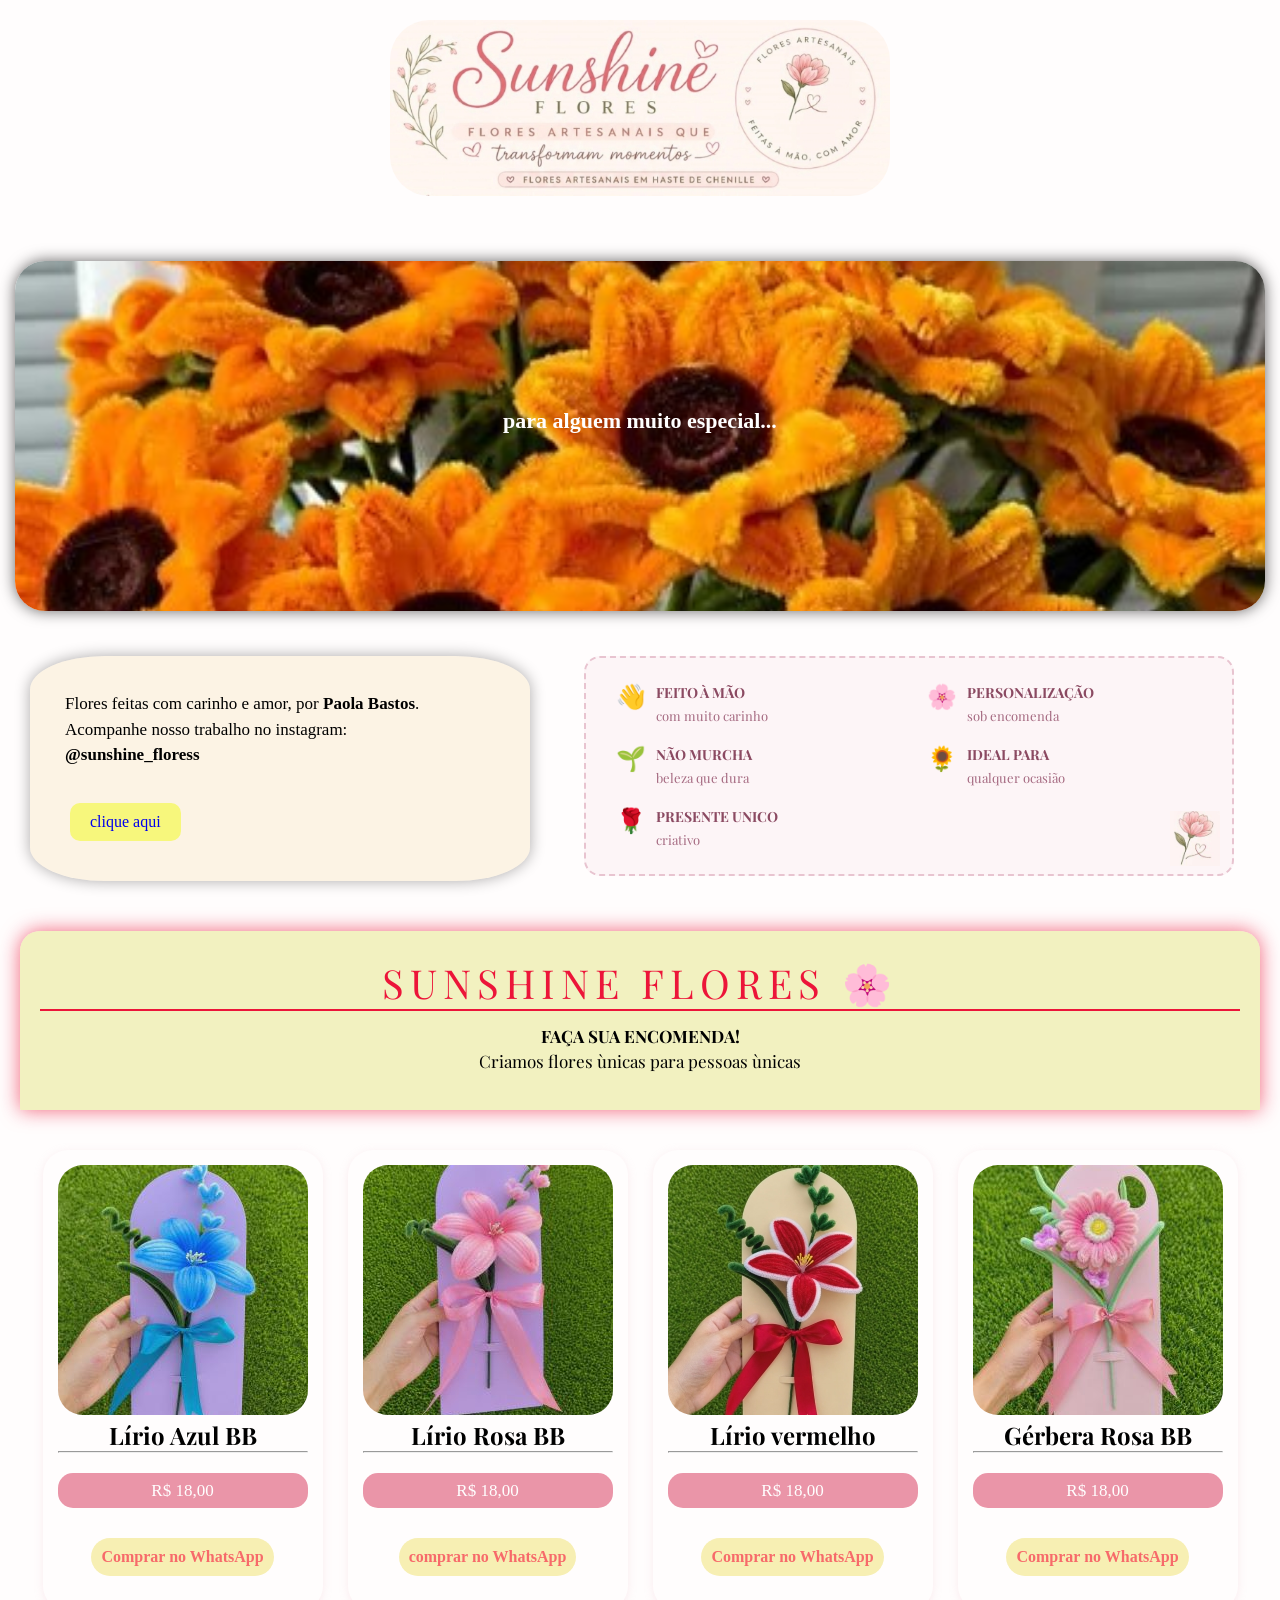
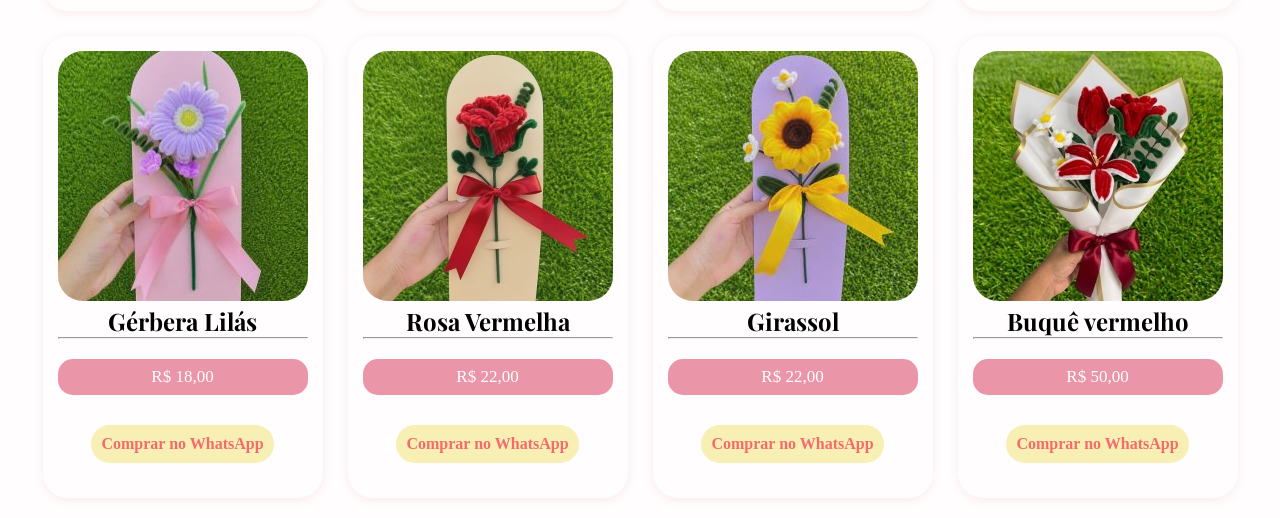
==== index.html @ f4ba91de "Update index.html" ====
<!DOCTYPE html>
<html lang="pt-BR">
<head>
    <meta charset="UTF-8">
    <meta name="viewport" content="width=device-width, initial-scale=1.0">
    <title>SUNSHINE FLORES</title>
    <link rel="stylesheet" href="estilo.css">
     <link rel="shortcut icon" href="img/logo11.png" type="image/x-icon">
</head>
<link href="https://fonts.googleapis.com/css2?family=Playfair+Display&display=swap" rel="stylesheet">
<body>
    
    
    <header class="topo">
        <img src="img/logo3.JPG" alt="Sunshine Flores" class="logo">
    
    </header>

    <div class="container">
       

        <div class="banner">

        
            <img id="flower" src="img/flor1.jpg">
          
            <div class="dots" id="dots"></div>
       
            <h1><strong> para alguem muito especial...</strong></h1>
       
       
       </div>
        <div class="bainner">
        
            <p>Flores feitas com carinho e amor, por <strong>Paola Bastos</strong>.
            <br>Acompanhe nosso trabalho no instagram:
            <br><strong>@sunshine_floress</strong>
        </p>
       
        <a href="https://www.instagram.com/sunshine_floress/" target="_blank" class="botao">
            clique aqui</a>
             
            </div>
             <div class="card">
                <div class="item">
                    <div class="icone">👋</div>
                    <div class="texto">
                        <strong>FEITO À MÃO</strong>
                        <span>com muito carinho</span>
                    </div>
                </div>
            
             <div class="item">
                    <div class="icone">🌸</div>
                    <div class="texto">
                        <strong>PERSONALIZAÇÃO</strong>
                        <span>sob encomenda</span>
                    </div>
                </div>

                <div class="item">
                    <div class="icone">🌱</div>
                    <div class="texto">
                        <strong>NÃO MURCHA</strong>
                        <span>beleza que dura</span>
                    </div>
                </div>

                <div class="item">
                    <div class="icone">🌻</div>
                    <div class="texto">
                        <strong>IDEAL PARA</strong>
                        <span>qualquer ocasião</span>
                    </div>
                </div>

                <div class="item">
                    <div class="icone">🌹</div>
                    <div class="texto">
                        <strong>PRESENTE UNICO</strong>
                        <span>criativo</span>
                    </div>
                </div>
                <img src="img/flo.JPG" alt="flor decorativo">
   </div>
    </div>
    </div>

    <header class="des">
       
        <h1> SUNSHINE FLORES 🌸 </h1>
      
        <p><strong>FAÇA SUA ENCOMENDA!</strong>
            <br>Criamos flores ùnicas para pessoas ùnicas </p>
   
    </header>
    <main>
        
      <div class="produto">
        
        

            <img src="img/LVSK1662.JPG" >
            <h2><strong>Lírio Azul BB <hr></strong></h2>
            <p>R$ 18,00 </p>

            <a href="https://wa.me/5511986366881?text=oi,%20vi%20no%20site%20quero%20o%20Lírio%20Azul%20BB">
                Comprar no WhatsApp
            </a>
        </div>
        
        <div class="produto">
            <img src="img/WXOC4991.JPG"  >
            <h2> <strong>Lírio Rosa BB<hr></strong></h2>
            <p>R$ 18,00</p>

            <a href="https://wa.me/5511986366881?text=oi,%20vi%20no%20site%20quero%20o%20Lírio%20Rosa%20BB">
                comprar no WhatsApp
            </a>
        </div>

        <div class="produto">
            <img src="img/JUEH5186.JPG">
            <h2><strong>Lírio vermelho<hr></strong>  </h2>
            <p>R$ 18,00 </p>

            <a href="https://wa.me/5511986366881?text=oi,%20vi%20no%20site%20quero%20o%20Lírio%20Vermelho">
                Comprar no WhatsApp
            </a>
        </div>
        </div>

        <div class="produto">
            <img src="img/SQGK1346.JPG">
            <h2><strong>Gérbera Rosa BB<hr></strong>   </h2>
            <p>R$ 18,00 </p>

            <a href="https://wa.me/5511986366881?text=oi,%20vi%20no%20site%20quero%20a%20Gérbera%20Rosa%20BB">
                Comprar no WhatsApp
            </a>
        </div>

        <div class="produto">
            <img src="img/UFFF9567.JPG">
            <h2><strong>Gérbera Lilás<hr></strong> </h2>
            <p>R$  18,00</p>

            <a href="https://wa.me/5511986366881?text=oi,%20vi%20no%20site%20quero%20a%20Gérbera%20Lilàs">
                Comprar no WhatsApp
            </a>
            </div>

            <div class="produto">
            <img src="img/DMQB6051.JPG">
            <h2><strong>Rosa Vermelha<hr></strong> </h2>
            <p>R$  22,00</p>

            <a href="https://wa.me/5511986366881?text=oi,%20vi%20no%20site%20quero%20a%20Rosa%20Vermelha">
                Comprar no WhatsApp
            </a>
            </div>

              <div class="produto">
            <img src="img/VPYU9518.JPG">
            <h2><strong>Girassol<hr></strong> </h2>
            <p>R$  22,00</p>

            <a href="https://wa.me/5511986366881?text=oi,%20vi%20no%20site%20quero%20o%20Girassol">
                Comprar no WhatsApp
            </a>
            </div>
             <div class="produto">
             <img src="img/PPQQ7162.JPG">
            <h2><strong>Buquê vermelho<hr></strong> </h2>
            <p>R$  50,00</p>

            <a href="https://wa.me/5511986366881?text=oi,%20vi%20no%20site%20quero%20o20%Buquê%20Vermelho">
                Comprar no WhatsApp
            </a>
            </div>
        </div>
    </main>
    

<script src="script.js"></script>



</body>
</html>
---- estilo.css ----
*{
    margin: 0;
    padding: 0;
    box-sizing: border-box;
}

body{
font-family: arial sans-serif;
background-color: #fffdfd;
margin: 0;
}

.des{
    text-align: center;
    margin: 20px;
    padding: 20px;
    background:rgba(230, 230, 139, 0.534);
    color: rgb(236, 21, 57);
    font-family: 'Playfair Display',serif;
    font-size: 28px;
    border-radius:  20px 20px 1px 1px;
    box-shadow: 0 0 20px rgba(236, 21, 57, 0.664);
    
    
}
header h1{
    box-shadow: 0px 2px;
    
}

main{
    padding: 20px;
    display: flex;
    flex-wrap: wrap;
    justify-content: center;
    gap: 25px;
    
}

.produto{
    background: #fffdfd;
    padding: 15px;
    border-radius: 25px;
    text-align: center;
    transition: 0.7s;
    box-shadow: 0 2px 8px rgba(236, 183, 195, 0.25);

    width: 280px;
}
.produto:hover{
    transform: scale(1.03);
}

.produto h2{
      font-family: 'Playfair Display';

}
.produto p {
    background: #ea95a8;
    border-radius: 15px;
    color: white;
    padding: 5px 10px;
    margin: 20px auto;
}

.produto img{
    width: 100%;
    height: 250px;
    border-radius: 25px;
    object-fit: cover;
}

.produto a{
    display: inline-block;
    margin-top: 10px;
    padding: 10px;
    background: #f7efb3;
    color: #f76a6a;
    text-decoration: none;
    border-radius: 20px;
    font-weight: bold;
}




.bainner{
    background-color: rgba(245, 222, 179, 0.336);
    width: 80%;
    max-width: 500px;
    margin: 30px;
    padding: 20px;
    border-radius: 15%;
    box-shadow: 0 0 15px rgba(0, 0, 0, 0.329);
    overflow: hidden;
    position: relative;
    display: inline-block;
    vertical-align: top;
    
}
.card{
   
    display: inline-grid;
    vertical-align: top;
    background: #fdf5f7;
    border: 2px dashed #e8c4d0;
    border-radius: 16px;
    padding: 25px 30px;
    grid-template-columns: 1fr 1fr ;
    gap: 20px 35px;
    width: 85%;
    max-width: 650px;
    margin-left: 20px;
    margin-top: 30px;
    font-family: 'Playfair Display';

}
.card{
    position: relative;
    grid-template-rows: auto auto auto;
}
.item{
    display: flex;
    align-items: flex-start;
    gap: 10px;

}

.icone{
    font-size: 24px;
    line-height: 1;
    color: #c77a94;
}

.texto strong{
    display: block;
    font-size: 14px;
    color: #8b4a62;
    text-transform: uppercase;
    margin-bottom: 2px;
}
.texto span{
    font-size: 13px;
    color: #a66b82;
}


.card img{
    position: absolute;
    bottom: 8px;
    right: 12px;
    width: 50px;
    height: auto;
    opacity: 0.9;
}
.banner{
    position: relative;
    width: 100%;
    padding: 15px;
    margin: auto;
}

.banner img{
    width: 100%;
    height: 350px;
    object-fit: cover;
    display: block;
    border-radius: 30px;
    box-shadow: 0 0 15px rgba(0, 0, 0, 0.603);
    margin-top: 30px;
}
.banner h1{
    position: absolute;
    top: 50%;
    left: 50%;
    transform: translate(-50%, -50%);

    color: white;
    font-size: 22px;
    text-align: center;
    width: 90%;
}

p{
    padding: 15px;
    font-size: 17px;
    color: black;
    line-height: 1.5;
}

a{
    display: inline-block;
    margin: 20px;
    padding: 10px 20px;
    background-color: rgb(247, 247, 124);
    text-decoration: none;
    border-radius: 10px;
    transition: 0.7s
}

a:hover{
    background-color: rgb(83, 2, 59);
    transform: scale(1.05);
}
@keyframes aparecer{
    from{
        opacity: 0;
        transform: translateY(20px);
    }
    to{
        opacity: 1;
        transform: translateY(0);
    }
}

.container{
    animation: aparecer 1s ease;
}
header h1{
    font-family: 'Playfair Display';
    font-size: 40px;
    letter-spacing: 1px;

}


.flor{
    font-size: 28px;
    margin-bottom: 10px;
}


.subtitulo{
    text-align: center;
    font-size: 15px;
    letter-spacing: 3px;
    color: rgb(236, 21, 57);
    margin-top: 10px;
    padding: 1px;
}

.topo{
    width: 100%;
    display: flex;
    justify-content: center;
    align-items: center;

    padding: 20px 10px;
    background-color: transparent
    
}

.logo{
    width: 100%;
    max-width: 500px;

    height: auto;
    display: block;
    border-radius: 40px ;
   
}




.des h1{
     display: block;
    font-size: 40px;
    letter-spacing: 6px;
    color: rgb(236, 21, 57);
    margin-top: 5px;
    font-weight: normal;
}


@media (max-widh: 780px){
    .topo{
        padding: 10px;
    }
    .logo{
        max-width: 100%;
    }
}
@media(max-width){
    .card{
        grid-template-columns: 1fr;
    }
}

@media (max-width){
    .des{
        font-size: 20px;
         padding: 15px;
    }
    main{
        flex-direction: column;
        align-items: center;
    }
    .produto{
        width: 90%;
    }
    .produto img{
        height: 220px;
    }
    .banner img{
        height: 220px;
    }
    .banner h1{
        font-size: 18px;
    }
    .card {
        width: 90%;
        margin: 20px auto;

    }
}
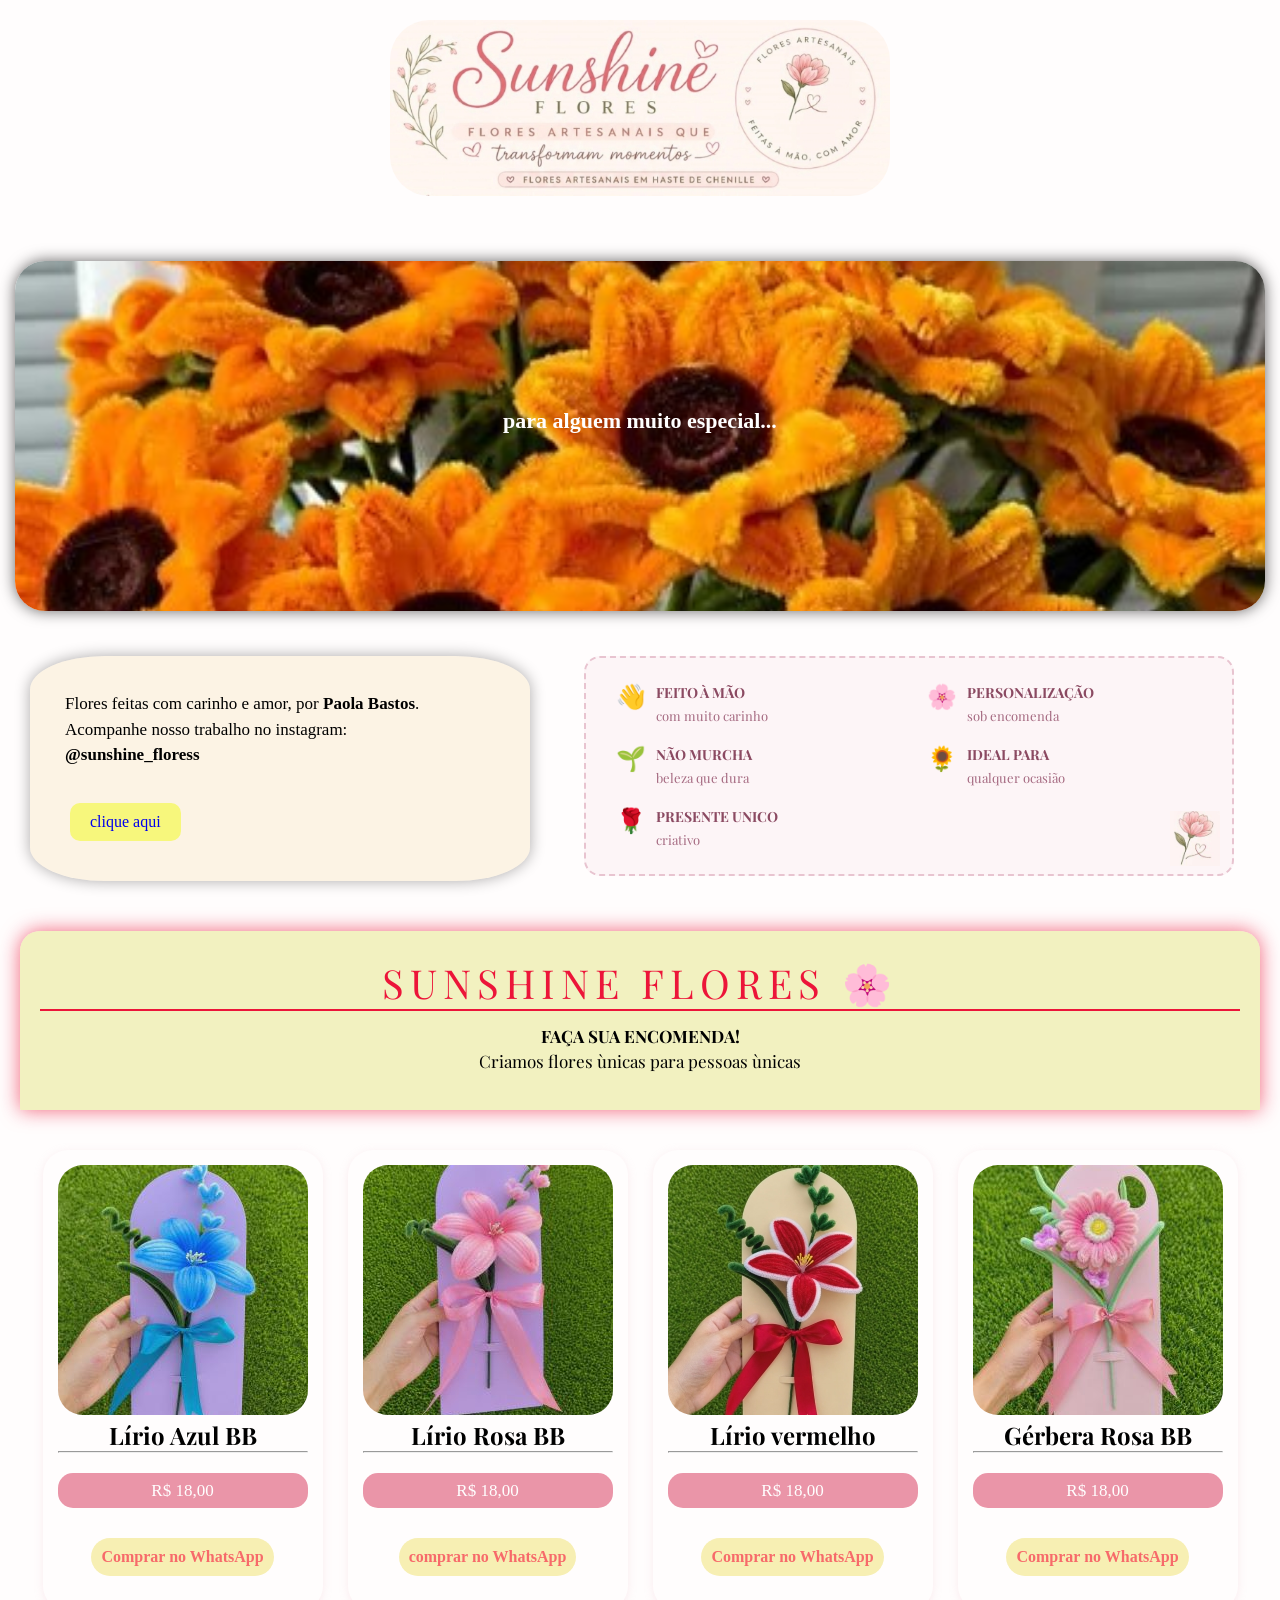
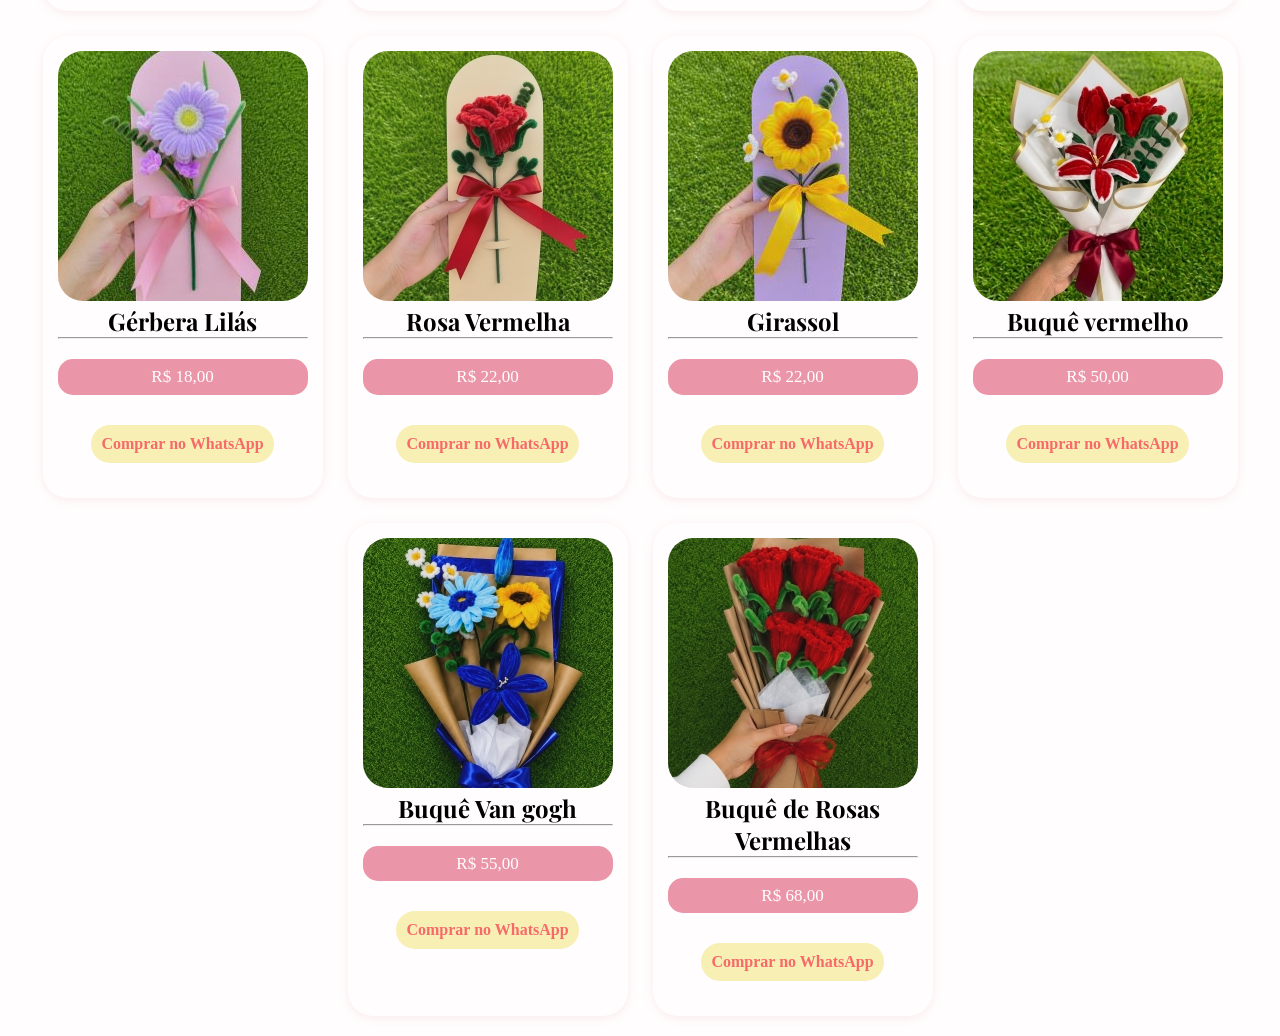
==== commit 069673a4: "Fix HTML formatting and add new product listings" ====
--- a/index.html
+++ b/index.html
@@ -4,6 +4,7 @@
     <meta charset="UTF-8">
     <meta name="viewport" content="width=device-width, initial-scale=1.0">
     <title>SUNSHINE FLORES</title>
+    <meta name="description" content="flores e presentes especiais">
     <link rel="stylesheet" href="estilo.css">
      <link rel="shortcut icon" href="img/logo11.png" type="image/x-icon">
 </head>
@@ -174,7 +175,27 @@
             <h2><strong>Buquê vermelho<hr></strong> </h2>
             <p>R$  50,00</p>
 
-            <a href="https://wa.me/5511986366881?text=oi,%20vi%20no%20site%20quero%20o20%Buquê%20Vermelho">
+            <a href="https://wa.me/5511986366881?text=oi,%20vi%20no%20site%20quero%20o%20Buquê%20Vermelho">
+                Comprar no WhatsApp
+            </a>
+            </div>
+
+         <div class="produto">
+             <img src="img/buque1.JPG">
+            <h2><strong>Buquê Van gogh<hr></strong> </h2>
+            <p>R$  55,00</p>
+
+            <a href="https://wa.me/5511986366881?text=oi,%20vi%20no%20site%20quero%20o%20Buquê%20Van%20gogh">
+                Comprar no WhatsApp
+            </a>
+            </div>
+
+            <div class="produto">
+             <img src="img/buque2.JPG">
+            <h2><strong>Buquê de Rosas Vermelhas<hr></strong> </h2>
+            <p>R$  68,00</p>
+
+            <a href="https://wa.me/5511986366881?text=oi,%20vi%20no%20site%20quero%20o%20Buquê%20de%20Rosas%20Vermelhas">
                 Comprar no WhatsApp
             </a>
             </div>
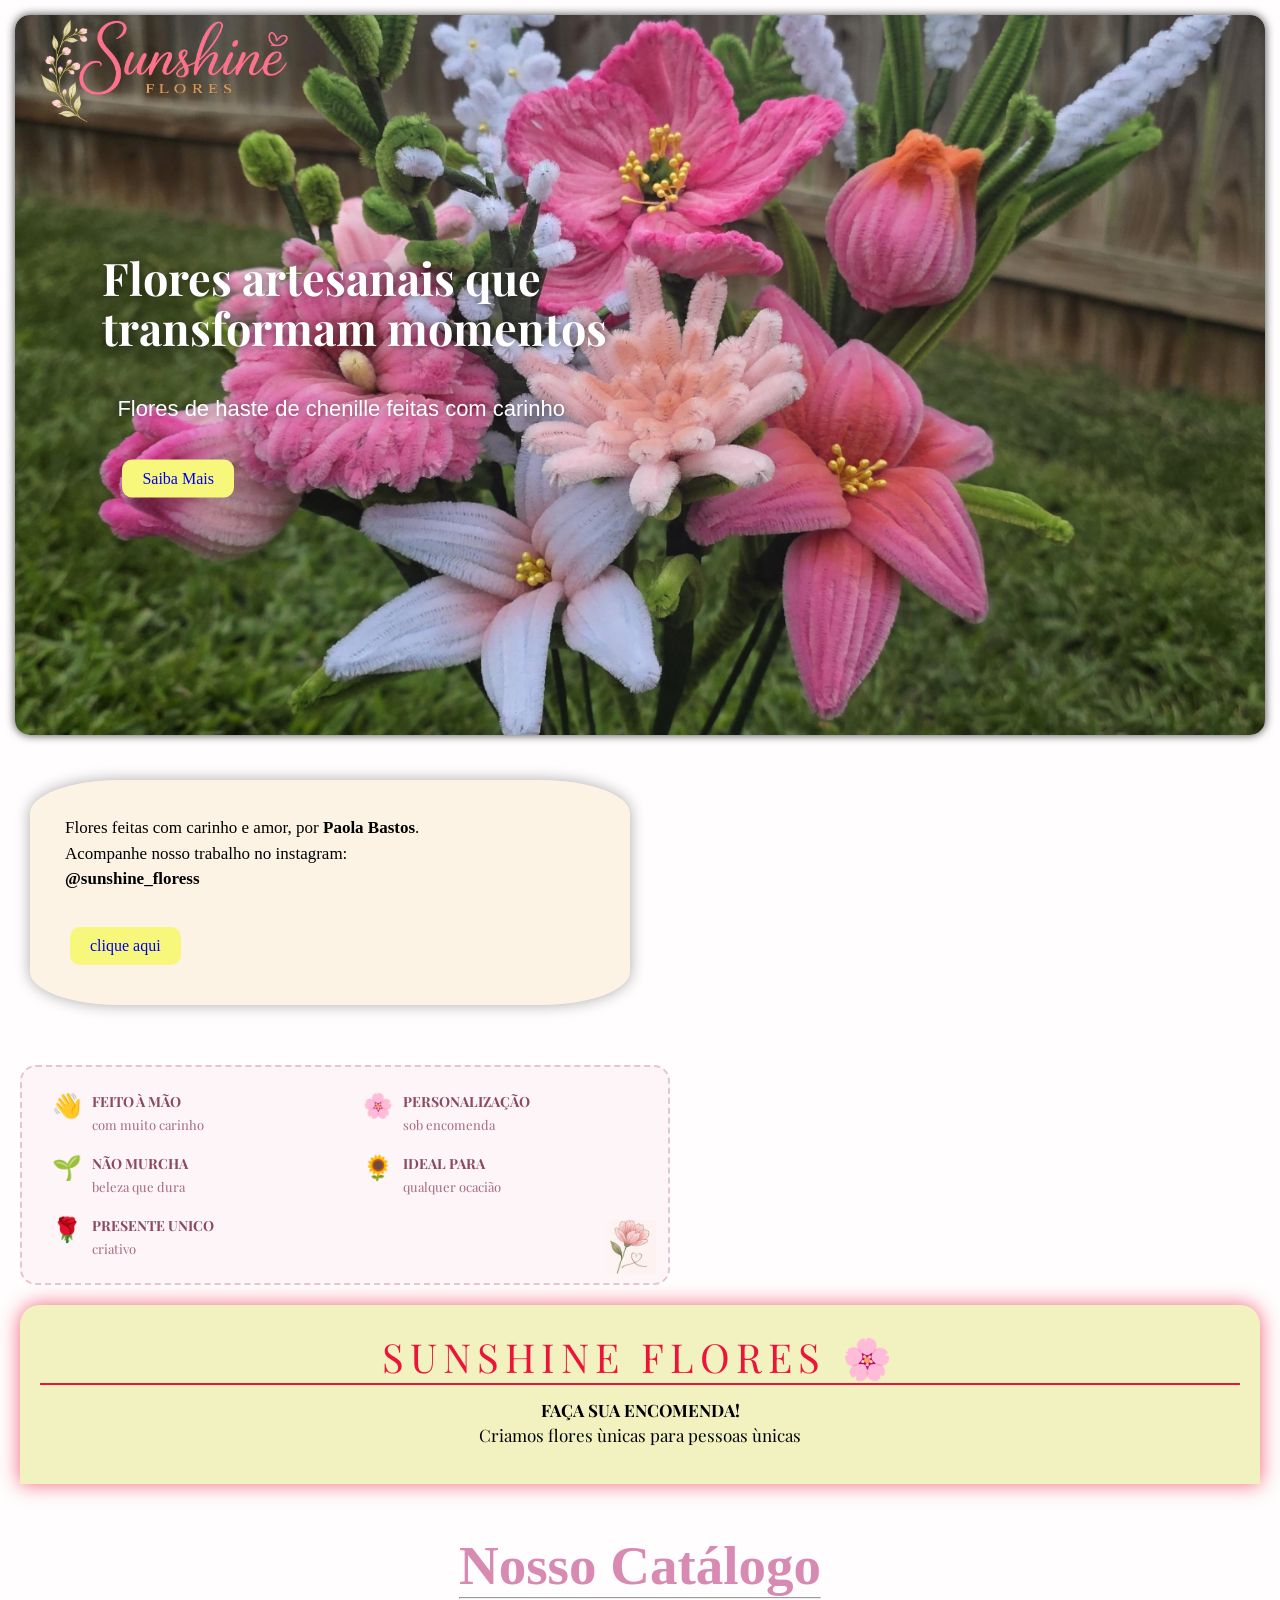
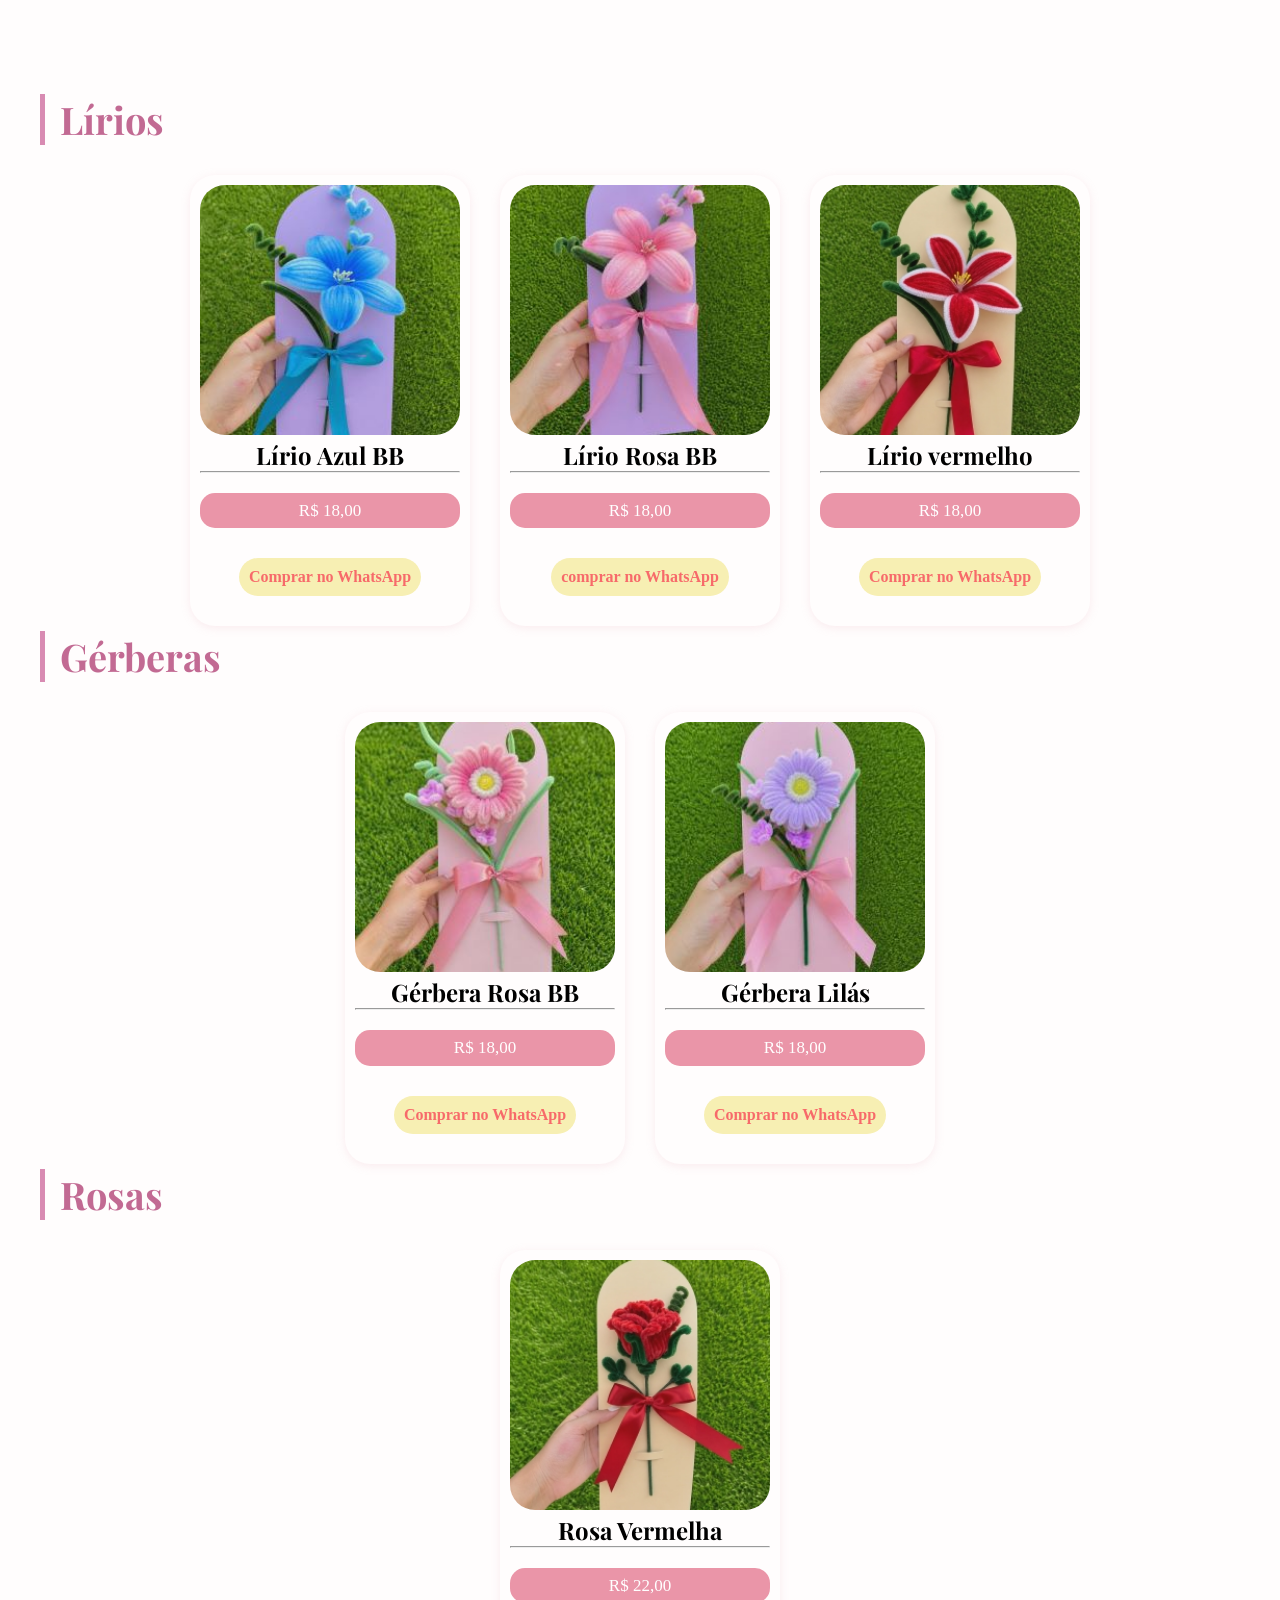
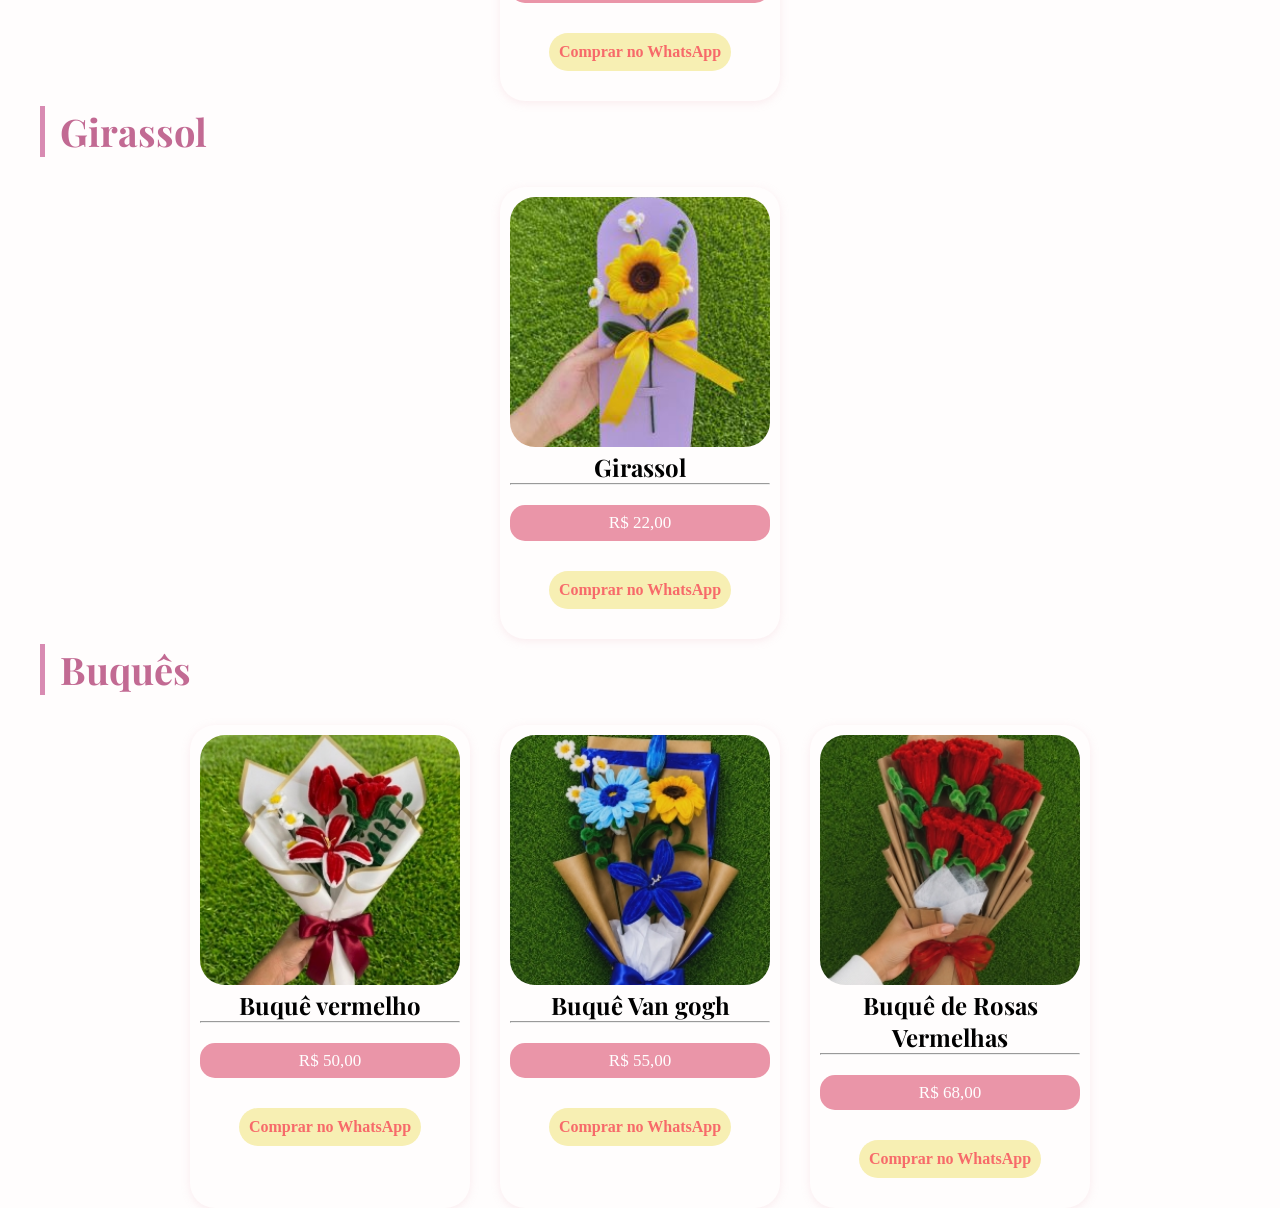
==== commit 4459026f: "Add files via upload" ====
--- a/index.html
+++ b/index.html
@@ -3,17 +3,19 @@
 <head>
     <meta charset="UTF-8">
     <meta name="viewport" content="width=device-width, initial-scale=1.0">
+    <link rel="shortcut icon" href="img/favicon.ico" type="image/x-icon">
     <title>SUNSHINE FLORES</title>
     <meta name="description" content="flores e presentes especiais">
+    
     <link rel="stylesheet" href="estilo.css">
-     <link rel="shortcut icon" href="img/logo11.png" type="image/x-icon">
+    
 </head>
 <link href="https://fonts.googleapis.com/css2?family=Playfair+Display&display=swap" rel="stylesheet">
 <body>
     
     
     <header class="topo">
-        <img src="img/logo3.JPG" alt="Sunshine Flores" class="logo">
+        <img src="img/logos1.png" alt="Sunshine Flores" class="logo">
     
     </header>
 
@@ -23,14 +25,25 @@
         <div class="banner">
 
         
-            <img id="flower" src="img/flor1.jpg">
+            <img id="flower" src="img/imagens.jpg">
           
             <div class="dots" id="dots"></div>
        
-            <h1><strong> para alguem muito especial...</strong></h1>
-       
-       
-       </div>
+       <div class="texto-banner">
+        
+    <h1>
+        Flores artesanais que transformam momentos
+    </h1>
+
+    <p>
+        Flores de haste de chenille feitas com carinho
+    </p>
+
+    <a href="#produtos" class="btn">
+    Saiba Mais
+</a>
+</div>
+</div>
         <div class="bainner">
         
             <p>Flores feitas com carinho e amor, por <strong>Paola Bastos</strong>.
@@ -71,7 +84,7 @@
                     <div class="icone">🌻</div>
                     <div class="texto">
                         <strong>IDEAL PARA</strong>
-                        <span>qualquer ocasião</span>
+                        <span>qualquer ocacião</span>
                     </div>
                 </div>
 
@@ -95,9 +108,18 @@
             <br>Criamos flores ùnicas para pessoas ùnicas </p>
    
     </header>
-    <main>
-        
-      <div class="produto">
+    <main id="produtos">
+        <h1 class="titulo-catalogo">Nosso Catálogo<hr></h1>
+        </main>
+
+     <h2 class="categoria">
+    
+       <strong>Lírios</strong>
+     </h2>
+     
+     <div class="linha-produtos">
+      
+        <div class="produto">
         
         
 
@@ -119,17 +141,23 @@
                 comprar no WhatsApp
             </a>
         </div>
-
+        
         <div class="produto">
             <img src="img/JUEH5186.JPG">
             <h2><strong>Lírio vermelho<hr></strong>  </h2>
             <p>R$ 18,00 </p>
 
-            <a href="https://wa.me/5511986366881?text=oi,%20vi%20no%20site%20quero%20o%20Lírio%20Vermelho">
-                Comprar no WhatsApp
-            </a>
-        </div>
-        </div>
+            <a href="https://wa.me/5511986366881?text=oi,%20vi%20no%20site%20quero%20o%20Lírio%20Vermelha">
+                Comprar no WhatsApp
+            </a>
+        </div>
+        </div>
+
+        <h2 class="categoria">
+            <strong>Gérberas</strong>
+     </h2>
+
+     <div class="linha-produtos">
 
         <div class="produto">
             <img src="img/SQGK1346.JPG">
@@ -150,6 +178,15 @@
                 Comprar no WhatsApp
             </a>
             </div>
+        </div>
+
+        
+            <h2 class="categoria">
+                 <strong> Rosas</strong>
+                </h2>
+            </div>
+
+            <div class="linha-produtos">
 
             <div class="produto">
             <img src="img/DMQB6051.JPG">
@@ -160,6 +197,12 @@
                 Comprar no WhatsApp
             </a>
             </div>
+        </div>
+            <h2 class="categoria">
+                 <strong>Girassol</strong>
+                </h2>
+
+                <div class="linha-produtos">
 
               <div class="produto">
             <img src="img/VPYU9518.JPG">
@@ -170,6 +213,13 @@
                 Comprar no WhatsApp
             </a>
             </div>
+            </div>
+
+            <h2 class="categoria">
+                <strong> Buquês </strong>
+                </h2>
+
+                <div class="linha-produtos">
              <div class="produto">
              <img src="img/PPQQ7162.JPG">
             <h2><strong>Buquê vermelho<hr></strong> </h2>
@@ -180,7 +230,7 @@
             </a>
             </div>
 
-         <div class="produto">
+             <div class="produto">
              <img src="img/buque1.JPG">
             <h2><strong>Buquê Van gogh<hr></strong> </h2>
             <p>R$  55,00</p>
@@ -189,7 +239,7 @@
                 Comprar no WhatsApp
             </a>
             </div>
-
+        
             <div class="produto">
              <img src="img/buque2.JPG">
             <h2><strong>Buquê de Rosas Vermelhas<hr></strong> </h2>
@@ -200,7 +250,9 @@
             </a>
             </div>
         </div>
-    </main>
+        
+        
+    
     
 
 <script src="script.js"></script>
@@ -208,4 +260,4 @@
 
 
 </body>
-</html>
+</html>
--- a/estilo.css
+++ b/estilo.css
@@ -39,12 +39,11 @@
 
 .produto{
     background: #fffdfd;
-    padding: 15px;
+    padding: 10px;
     border-radius: 25px;
     text-align: center;
     transition: 0.7s;
     box-shadow: 0 2px 8px rgba(236, 183, 195, 0.25);
-
     width: 280px;
 }
 .produto:hover{
@@ -87,7 +86,7 @@
 .bainner{
     background-color: rgba(245, 222, 179, 0.336);
     width: 80%;
-    max-width: 500px;
+    max-width: 600px;
     margin: 30px;
     padding: 20px;
     border-radius: 15%;
@@ -108,7 +107,7 @@
     padding: 25px 30px;
     grid-template-columns: 1fr 1fr ;
     gap: 20px 35px;
-    width: 85%;
+    width: 90%;
     max-width: 650px;
     margin-left: 20px;
     margin-top: 30px;
@@ -161,24 +160,81 @@
 }
 
 .banner img{
-    width: 100%;
-    height: 350px;
+     width: 100%;
+    height: 80vh;
     object-fit: cover;
     display: block;
-    border-radius: 30px;
-    box-shadow: 0 0 15px rgba(0, 0, 0, 0.603);
+
+    border-radius: 15px;
+
+    box-shadow: 0 0 10px rgba(0, 0, 0, 0.747);
+
+}
+.texto-banner{
+
+    position: absolute;
+
+    top: 50%;
+    left: 8%;
+
+    transform: translateY(-50%);
+
+    z-index: 10;
+
+    max-width: 600px;
+}
+.banner h1{
+      color: white;
+
+    font-size: 45px;
+
+    line-height: 1.1;
+
+    margin-top: 20px;
+
+    text-shadow: 0 0 10px rgba(0,0,0,0.5);
+
+    font-family: 'Playfair Display', serif;
+}
+    
+.banner p{
+     color: white;
+
+    font-size: 22px;
+
+    margin-top: 25px;
+
+    line-height: 1.5;
+
+    text-shadow: 0 0 10px rgba(0,0,0,0.5);
+
+    font-family: 'Poppins', sans-serif;
+
+}
+.texto-banner button{
+
     margin-top: 30px;
-}
-.banner h1{
-    position: absolute;
-    top: 50%;
-    left: 50%;
-    transform: translate(-50%, -50%);
+
+    padding: 15px 35px;
+
+    border: none;
+
+    border-radius: 40px;
+
+    background: #d4b26a;
 
     color: white;
-    font-size: 22px;
-    text-align: center;
-    width: 90%;
+
+    font-size: 16px;
+
+    cursor: pointer;
+
+    transition: 0.3s;
+}
+
+.texto-banner button:hover{
+
+    transform: scale(1.05);
 }
 
 p{
@@ -240,28 +296,27 @@
 }
 
 .topo{
+     position: absolute;
+
+    top: 0;
+    left: 0;
+
     width: 100%;
+
+    z-index: 100;
+
+    padding: 20px 40px;
     display: flex;
-    justify-content: center;
-    align-items: center;
-
-    padding: 20px 10px;
-    background-color: transparent
+    
     
 }
 
 .logo{
     width: 100%;
-    max-width: 500px;
-
-    height: auto;
+    max-width: 250px;
     display: block;
-    border-radius: 40px ;
-   
-}
-
-
-
+ 
+}
 
 .des h1{
      display: block;
@@ -271,6 +326,55 @@
     margin-top: 5px;
     font-weight: normal;
 }
+html{
+    scroll-behavior: smooth;
+}
+
+.titulo-catalogo{
+
+
+    text-align: center;
+
+    font-size: 55px;
+
+    margin-top: 10px;
+
+    margin-bottom: 70px;
+
+    color: #d88bb2;
+}
+
+.categoria{
+ margin-left: 40px;
+
+    margin-top: 5px;
+
+    margin-bottom: 30px;
+
+    font-size: 38px;
+
+    color: #c26a93;
+
+    font-family: 'Playfair Display', serif;
+
+    border-left: 5px solid #d88bb2;
+
+    padding-left: 15px;
+   
+   
+}
+.linha-produtos{
+
+    display: flex;
+
+    flex-wrap: wrap;
+
+    gap: 30px;
+
+    justify-content: center;
+}
+
+
 
 
 @media (max-widh: 780px){
@@ -278,7 +382,7 @@
         padding: 10px;
     }
     .logo{
-        max-width: 100%;
+        max-width: 100px;
     }
 }
 @media(max-width){
@@ -313,4 +417,38 @@
         margin: 20px auto;
 
     }
-}+    
+}
+@media (max-width: 768px){
+
+    .logo{
+        max-width: 50%;
+    }
+
+    .texto-banner{
+
+        left: 5%;
+
+        max-width: 90%;
+    }
+
+    .texto-banner h1{
+
+        font-size: 38px;
+    }
+
+    .texto-banner p{
+
+        font-size: 16px;
+    }
+
+    .btn{
+
+        padding: 12px 25px;
+
+        font-size: 14px;
+    }
+
+}
+
+
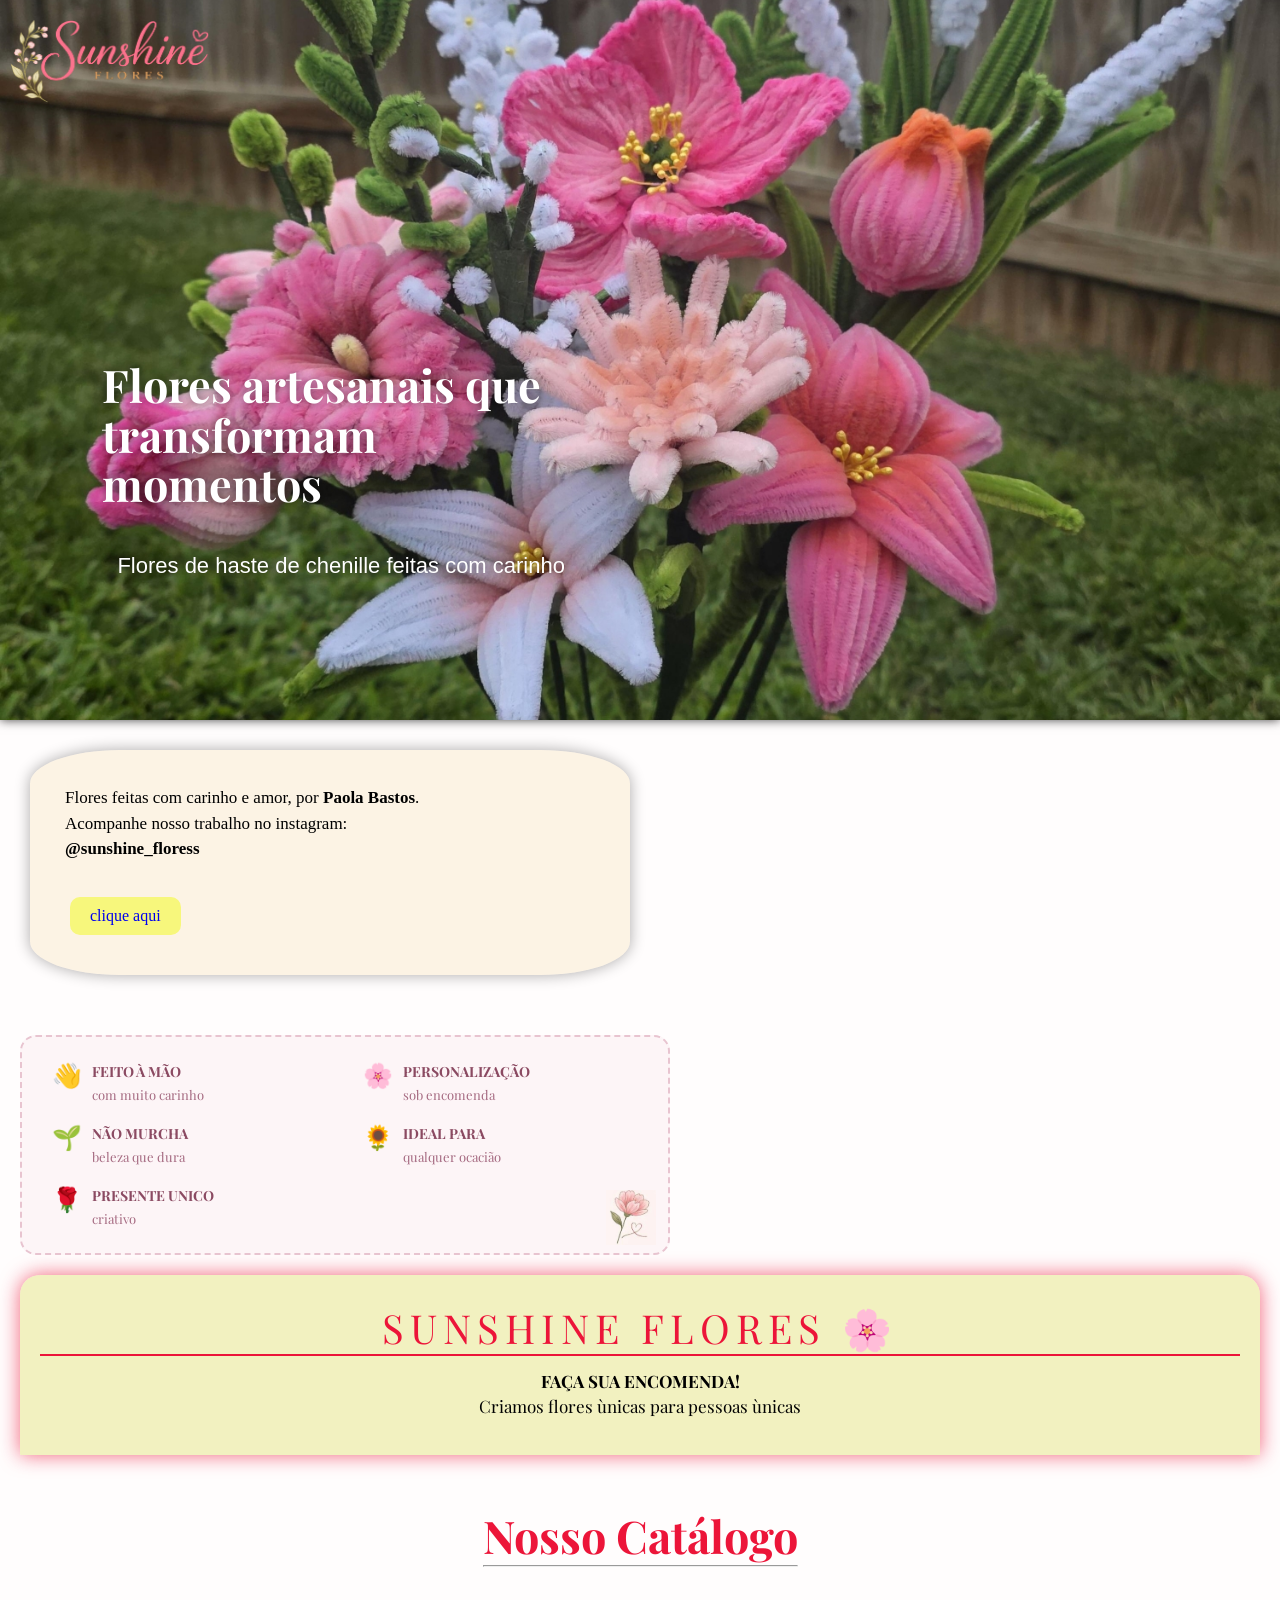
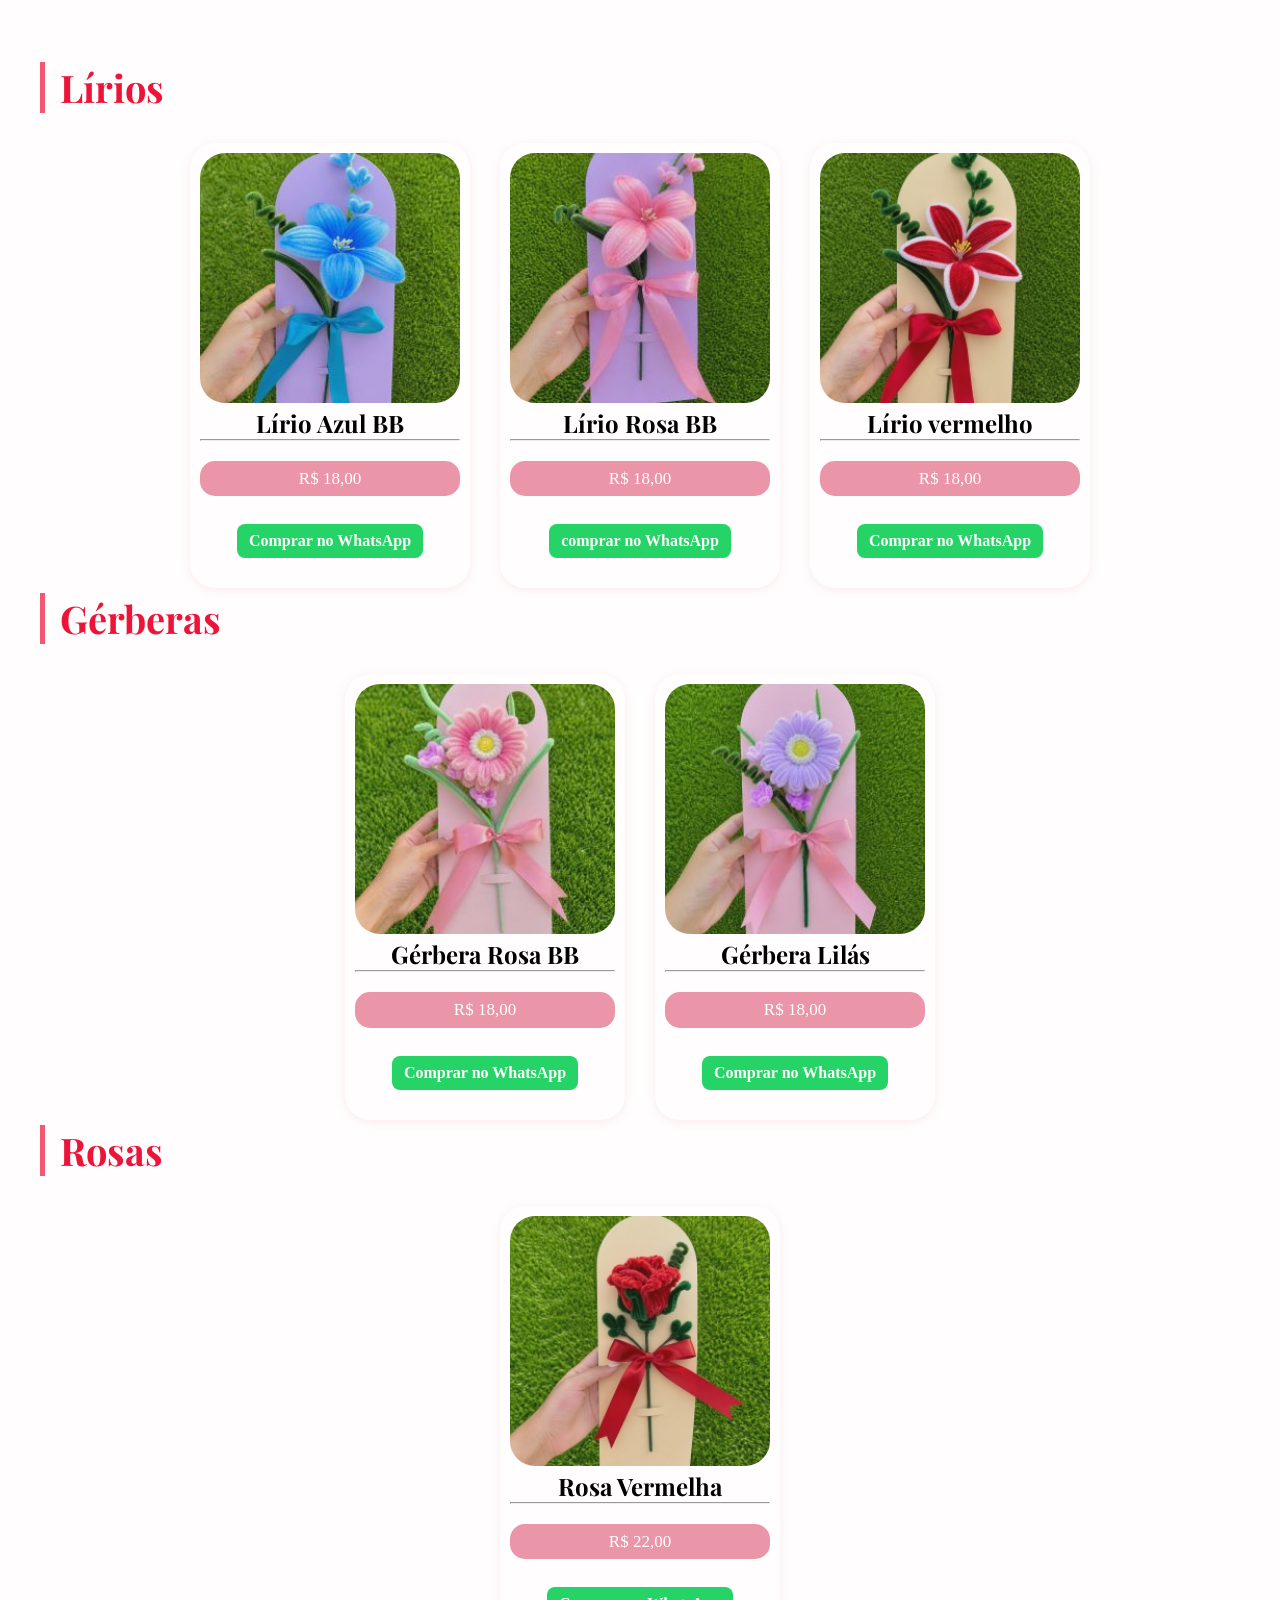
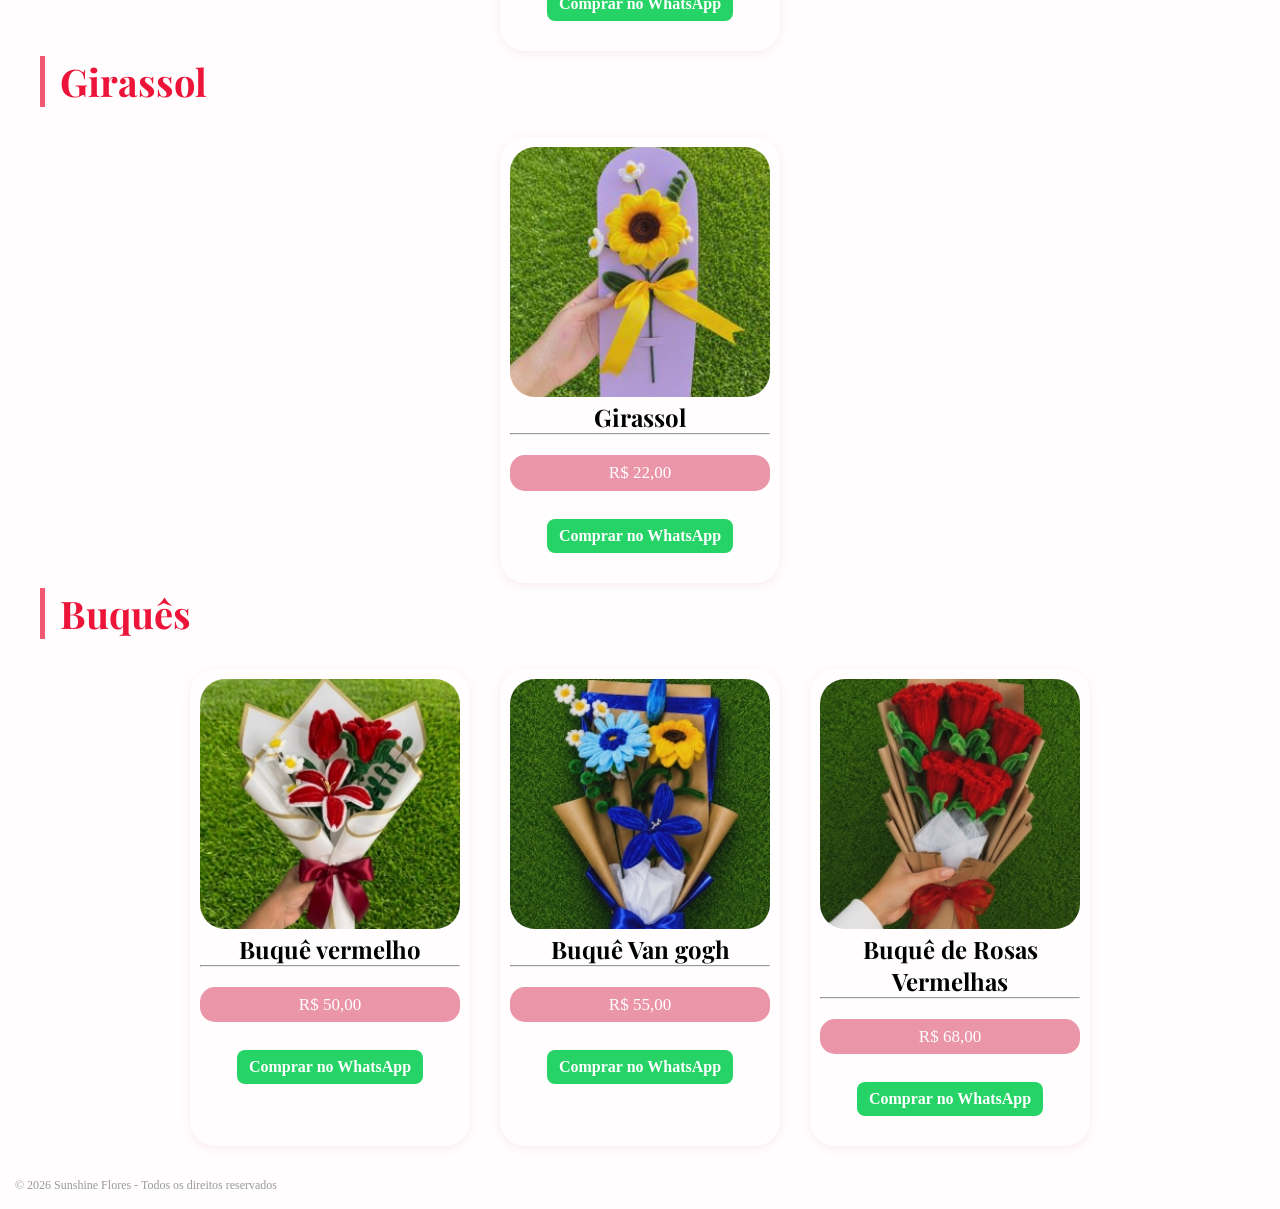
==== commit e8083d79: "Add files via upload" ====
--- a/index.html
+++ b/index.html
@@ -15,42 +15,39 @@
     
     
     <header class="topo">
+      
         <img src="img/logos1.png" alt="Sunshine Flores" class="logo">
     
     </header>
 
     <div class="container">
-       
-
-        <div class="banner">
-
-        
-            <img id="flower" src="img/imagens.jpg">
+       <div class="banner">
+
+             <img id="flower" src="img/imagens.jpg">
           
             <div class="dots" id="dots"></div>
-       
-       <div class="texto-banner">
-        
-    <h1>
-        Flores artesanais que transformam momentos
-    </h1>
-
-    <p>
-        Flores de haste de chenille feitas com carinho
-    </p>
-
-    <a href="#produtos" class="btn">
-    Saiba Mais
-</a>
-</div>
-</div>
+        
+            <div class="texto-banner">
+        
+                <h1>
+                        Flores artesanais que transformam momentos
+                </h1>
+                
+                <p>
+                    Flores de haste de chenille feitas com carinho
+                </p>
+                
+                
+            </div>
+        
+        </div>
         <div class="bainner">
         
             <p>Flores feitas com carinho e amor, por <strong>Paola Bastos</strong>.
             <br>Acompanhe nosso trabalho no instagram:
             <br><strong>@sunshine_floress</strong>
         </p>
-       
+        
         <a href="https://www.instagram.com/sunshine_floress/" target="_blank" class="botao">
             clique aqui</a>
              
@@ -96,8 +93,8 @@
                     </div>
                 </div>
                 <img src="img/flo.JPG" alt="flor decorativo">
-   </div>
-    </div>
+            </div>
+        </div>
     </div>
 
     <header class="des">
@@ -105,35 +102,37 @@
         <h1> SUNSHINE FLORES 🌸 </h1>
       
         <p><strong>FAÇA SUA ENCOMENDA!</strong>
-            <br>Criamos flores ùnicas para pessoas ùnicas </p>
+            <br>Criamos flores ùnicas para pessoas ùnicas 
+        </p>
    
     </header>
     <main id="produtos">
+        
         <h1 class="titulo-catalogo">Nosso Catálogo<hr></h1>
-        </main>
+        
+    </main>
 
      <h2 class="categoria">
     
-       <strong>Lírios</strong>
-     </h2>
+        <strong>Lírios</strong>
+    
+    </h2>
      
      <div class="linha-produtos">
       
         <div class="produto">
         
-        
-
-            <img src="img/LVSK1662.JPG" >
+            <img src="img/LVSK1662.JPG" class="produto-img" onclick="abrirZoom(this)" >
             <h2><strong>Lírio Azul BB <hr></strong></h2>
             <p>R$ 18,00 </p>
-
+            
             <a href="https://wa.me/5511986366881?text=oi,%20vi%20no%20site%20quero%20o%20Lírio%20Azul%20BB">
                 Comprar no WhatsApp
             </a>
         </div>
         
         <div class="produto">
-            <img src="img/WXOC4991.JPG"  >
+            <img src="img/WXOC4991.JPG" class="produto-img" onclick="abrirZoom(this)" >
             <h2> <strong>Lírio Rosa BB<hr></strong></h2>
             <p>R$ 18,00</p>
 
@@ -143,7 +142,7 @@
         </div>
         
         <div class="produto">
-            <img src="img/JUEH5186.JPG">
+            <img src="img/JUEH5186.JPG" class="produto-img" onclick="abrirZoom(this)">
             <h2><strong>Lírio vermelho<hr></strong>  </h2>
             <p>R$ 18,00 </p>
 
@@ -155,12 +154,12 @@
 
         <h2 class="categoria">
             <strong>Gérberas</strong>
-     </h2>
-
-     <div class="linha-produtos">
-
-        <div class="produto">
-            <img src="img/SQGK1346.JPG">
+        </h2>
+
+        <div class="linha-produtos">
+
+        <div class="produto">
+            <img src="img/SQGK1346.JPG" class="produto-img" onclick="abrirZoom(this)">
             <h2><strong>Gérbera Rosa BB<hr></strong>   </h2>
             <p>R$ 18,00 </p>
 
@@ -170,7 +169,7 @@
         </div>
 
         <div class="produto">
-            <img src="img/UFFF9567.JPG">
+            <img src="img/UFFF9567.JPG" class="produto-img" onclick="abrirZoom(this)">
             <h2><strong>Gérbera Lilás<hr></strong> </h2>
             <p>R$  18,00</p>
 
@@ -189,7 +188,7 @@
             <div class="linha-produtos">
 
             <div class="produto">
-            <img src="img/DMQB6051.JPG">
+            <img src="img/DMQB6051.JPG" class="produto-img" onclick="abrirZoom(this)">
             <h2><strong>Rosa Vermelha<hr></strong> </h2>
             <p>R$  22,00</p>
 
@@ -205,7 +204,7 @@
                 <div class="linha-produtos">
 
               <div class="produto">
-            <img src="img/VPYU9518.JPG">
+            <img src="img/VPYU9518.JPG" class="produto-img" onclick="abrirZoom(this)">
             <h2><strong>Girassol<hr></strong> </h2>
             <p>R$  22,00</p>
 
@@ -221,7 +220,7 @@
 
                 <div class="linha-produtos">
              <div class="produto">
-             <img src="img/PPQQ7162.JPG">
+             <img src="img/PPQQ7162.JPG" class="produto-img" onclick="abrirZoom(this)">
             <h2><strong>Buquê vermelho<hr></strong> </h2>
             <p>R$  50,00</p>
 
@@ -231,7 +230,7 @@
             </div>
 
              <div class="produto">
-             <img src="img/buque1.JPG">
+             <img src="img/buque1.JPG" class="produto-img" onclick="abrirZoom(this)">
             <h2><strong>Buquê Van gogh<hr></strong> </h2>
             <p>R$  55,00</p>
 
@@ -241,7 +240,7 @@
             </div>
         
             <div class="produto">
-             <img src="img/buque2.JPG">
+             <img src="img/buque2.JPG" class="produto-img" onclick="abrirZoom(this)">
             <h2><strong>Buquê de Rosas Vermelhas<hr></strong> </h2>
             <p>R$  68,00</p>
 
@@ -249,8 +248,17 @@
                 Comprar no WhatsApp
             </a>
             </div>
-        </div>
-        
+         </div>
+
+         <div id="zoom" class="zoom" onclick="fecharZoom()">
+    <img id="zoomImg">
+</div>
+        
+<footer>
+     <p class="copy">
+        © 2026 Sunshine Flores - Todos os direitos reservados
+    </p>
+</footer>
         
     
     
--- a/estilo.css
+++ b/estilo.css
@@ -46,6 +46,8 @@
     box-shadow: 0 2px 8px rgba(236, 183, 195, 0.25);
     width: 280px;
 }
+
+
 .produto:hover{
     transform: scale(1.03);
 }
@@ -155,8 +157,8 @@
 .banner{
     position: relative;
     width: 100%;
-    padding: 15px;
-    margin: auto;
+    padding: 0;
+    margin: 0;
 }
 
 .banner img{
@@ -164,24 +166,21 @@
     height: 80vh;
     object-fit: cover;
     display: block;
-
-    border-radius: 15px;
-
     box-shadow: 0 0 10px rgba(0, 0, 0, 0.747);
-
+    
 }
 .texto-banner{
 
     position: absolute;
 
-    top: 50%;
+    top: 65%;
     left: 8%;
 
     transform: translateY(-50%);
 
     z-index: 10;
 
-    max-width: 600px;
+    max-width: 500px;
 }
 .banner h1{
       color: white;
@@ -211,31 +210,7 @@
     font-family: 'Poppins', sans-serif;
 
 }
-.texto-banner button{
-
-    margin-top: 30px;
-
-    padding: 15px 35px;
-
-    border: none;
-
-    border-radius: 40px;
-
-    background: #d4b26a;
-
-    color: white;
-
-    font-size: 16px;
-
-    cursor: pointer;
-
-    transition: 0.3s;
-}
-
-.texto-banner button:hover{
-
-    transform: scale(1.05);
-}
+
 
 p{
     padding: 15px;
@@ -305,15 +280,15 @@
 
     z-index: 100;
 
-    padding: 20px 40px;
+    padding: 20px 10px;
     display: flex;
     
     
 }
 
 .logo{
-    width: 100%;
-    max-width: 250px;
+    width: 35%;
+    max-width: 200px;
     display: block;
  
 }
@@ -323,7 +298,7 @@
     font-size: 40px;
     letter-spacing: 6px;
     color: rgb(236, 21, 57);
-    margin-top: 5px;
+    margin-top: 6px;
     font-weight: normal;
 }
 html{
@@ -335,13 +310,15 @@
 
     text-align: center;
 
-    font-size: 55px;
+    font-size: 45px;
 
     margin-top: 10px;
 
     margin-bottom: 70px;
 
-    color: #d88bb2;
+    color:  rgb(236, 21, 57);
+    
+    font-family: 'Playfair Display', serif;
 }
 
 .categoria{
@@ -353,11 +330,11 @@
 
     font-size: 38px;
 
-    color: #c26a93;
+    color: rgb(236, 21, 57);
 
     font-family: 'Playfair Display', serif;
 
-    border-left: 5px solid #d88bb2;
+    border-left: 5px solid  rgba(236, 21, 57, 0.705);
 
     padding-left: 15px;
    
@@ -373,25 +350,71 @@
 
     justify-content: center;
 }
-
-
-
-
-@media (max-widh: 780px){
-    .topo{
-        padding: 10px;
-    }
-    .logo{
-        max-width: 100px;
-    }
-}
-@media(max-width){
+.produto {
+    opacity: 0;
+    transform: translateY(20px);
+    transition: 0.6s;
+}
+
+.produto.show {
+    opacity: 1;
+    transform: translateY(0);
+}
+
+.produto.show:hover {
+    transform: translateY(-6px) scale(1.02);
+    box-shadow: 0 10px 20px rgba(0,0,0,0.15);
+}
+
+.zoom {
+    display: none;
+    position: fixed;
+    top: 0;
+    left: 0;
+    width: 100%;
+    height: 100%;
+    background: rgba(0,0,0,0.8);
+    justify-content: center;
+    align-items: center;
+    z-index: 999;
+}
+
+.zoom img {
+    max-width: 90%;
+    max-height: 90%;
+    border-radius: 10px;
+}
+
+.produto a {
+    display: inline-block;
+    margin-top: 8px;
+    padding: 8px 12px;
+    background: #25D366;
+    color: white;
+    text-decoration: none;
+    border-radius: 8px;
+    font-weight: bold;
+    transition: 0.2s;
+}
+
+.produto a:hover {
+    background: #1ebe5d;
+}
+
+ .copy {
+    margin-top: 15px;
+    font-size: 12px;
+    color: #999;
+}
+
+
+@media(max-width: 768px){
     .card{
         grid-template-columns: 1fr;
     }
 }
 
-@media (max-width){
+@media (max-width: 768px){
     .des{
         font-size: 20px;
          padding: 15px;
@@ -401,19 +424,21 @@
         align-items: center;
     }
     .produto{
-        width: 90%;
+        width: 65%;
     }
     .produto img{
         height: 220px;
     }
     .banner img{
-        height: 220px;
+        height: 490px;
     }
     .banner h1{
-        font-size: 18px;
-    }
+        font-size: 10px;
+
+    }
+    
     .card {
-        width: 90%;
+        width: 95%;
         margin: 20px auto;
 
     }
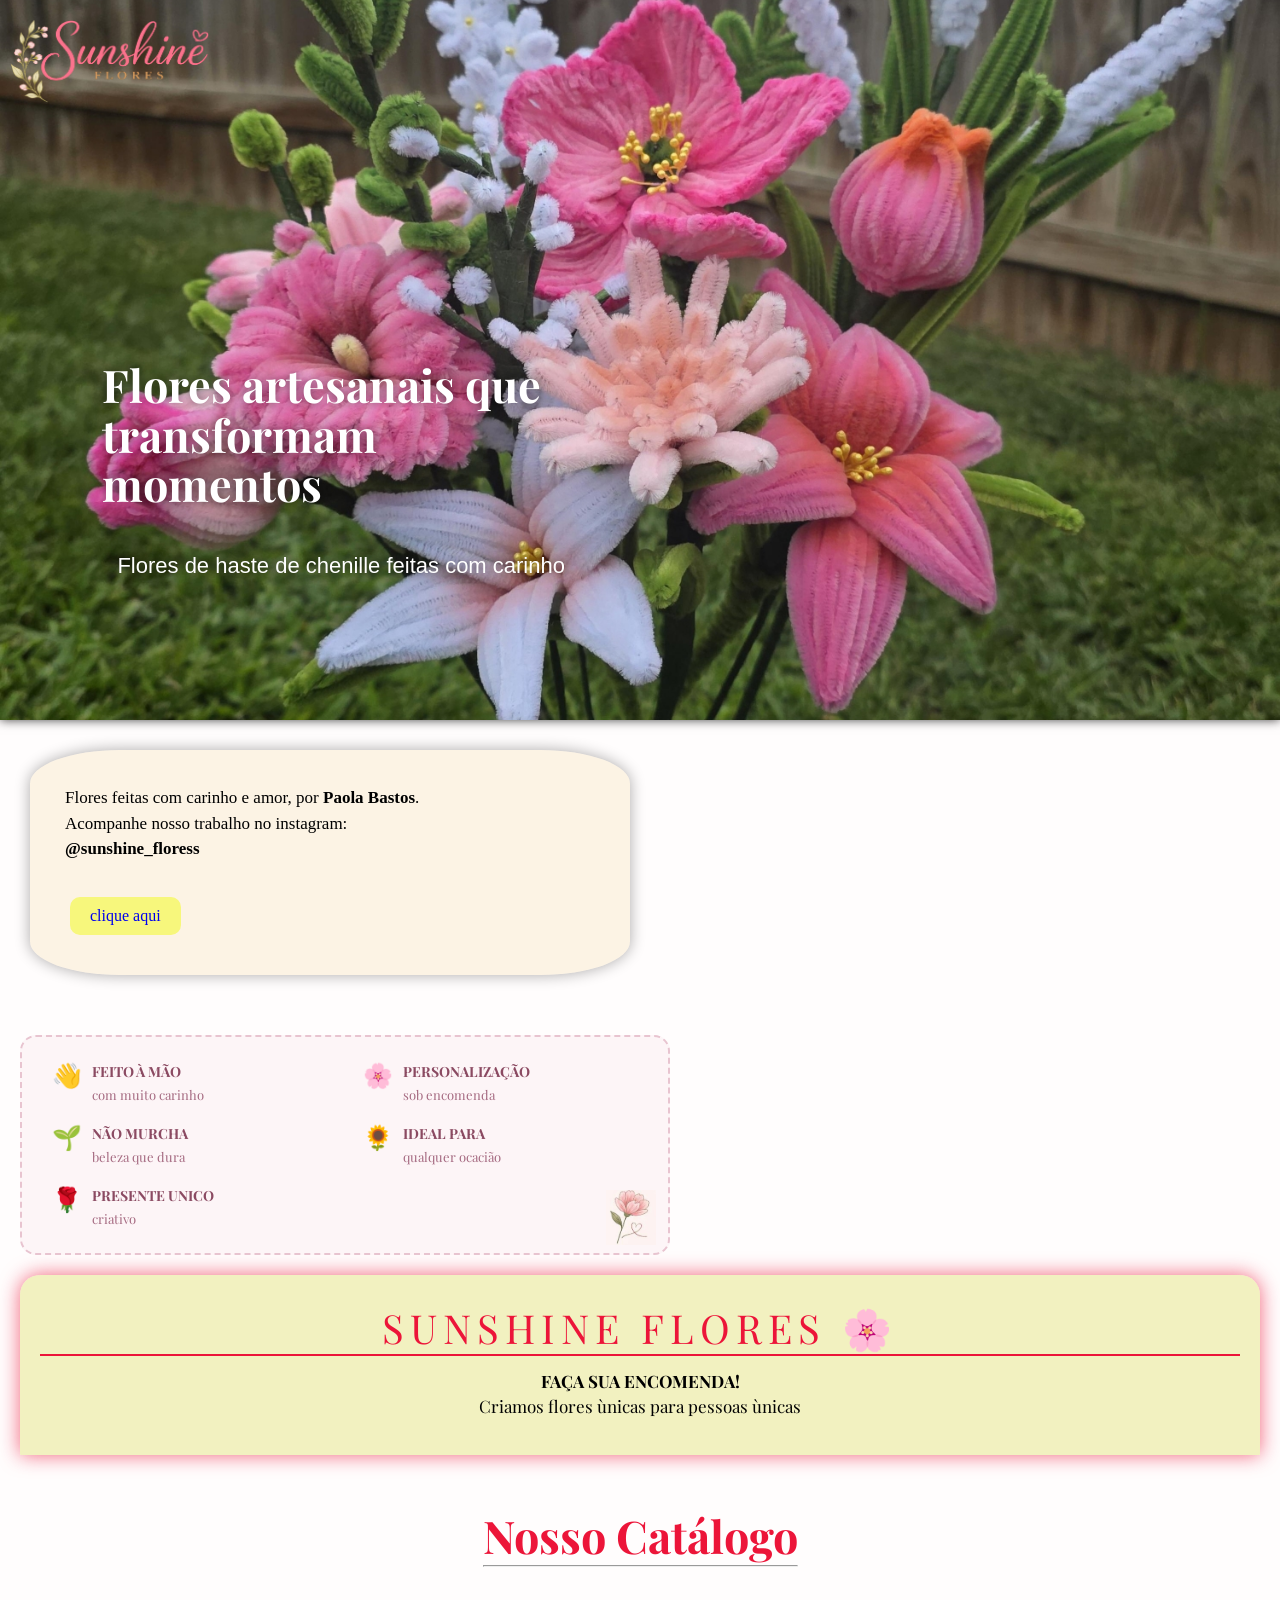
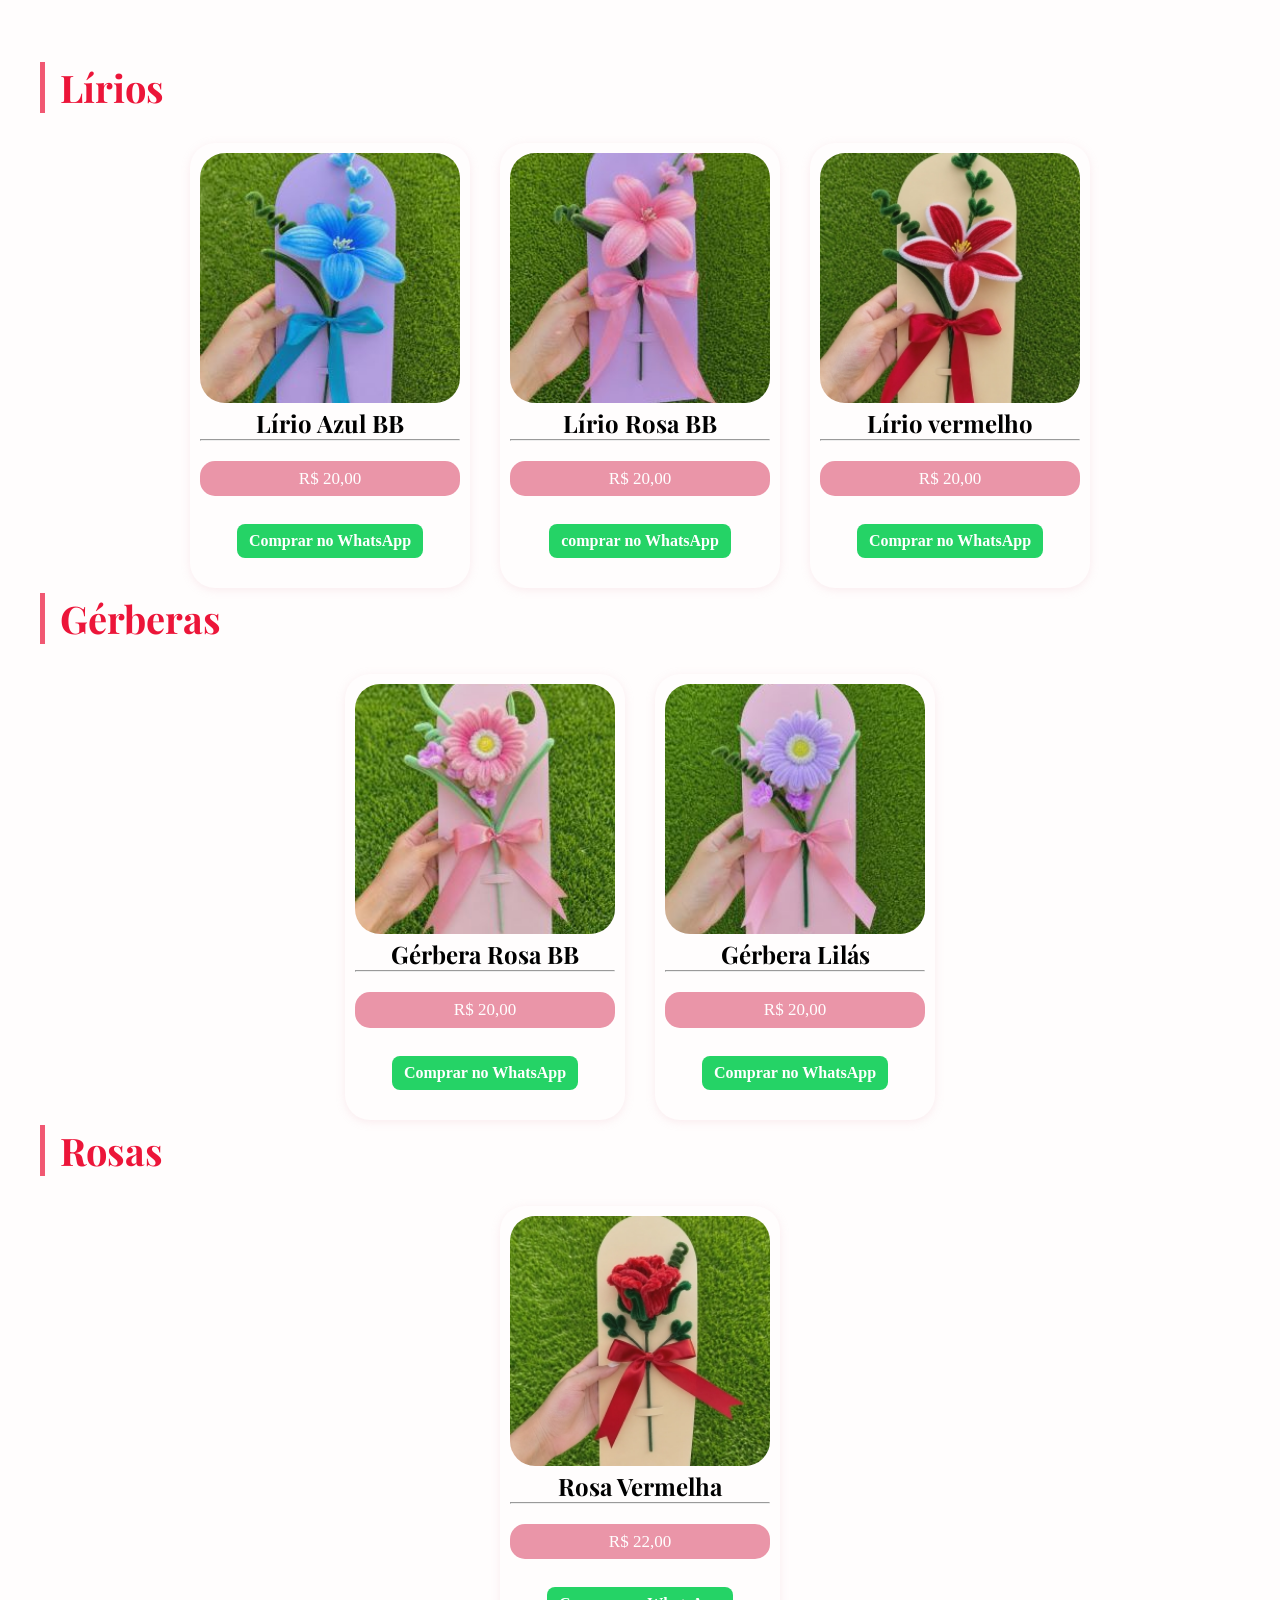
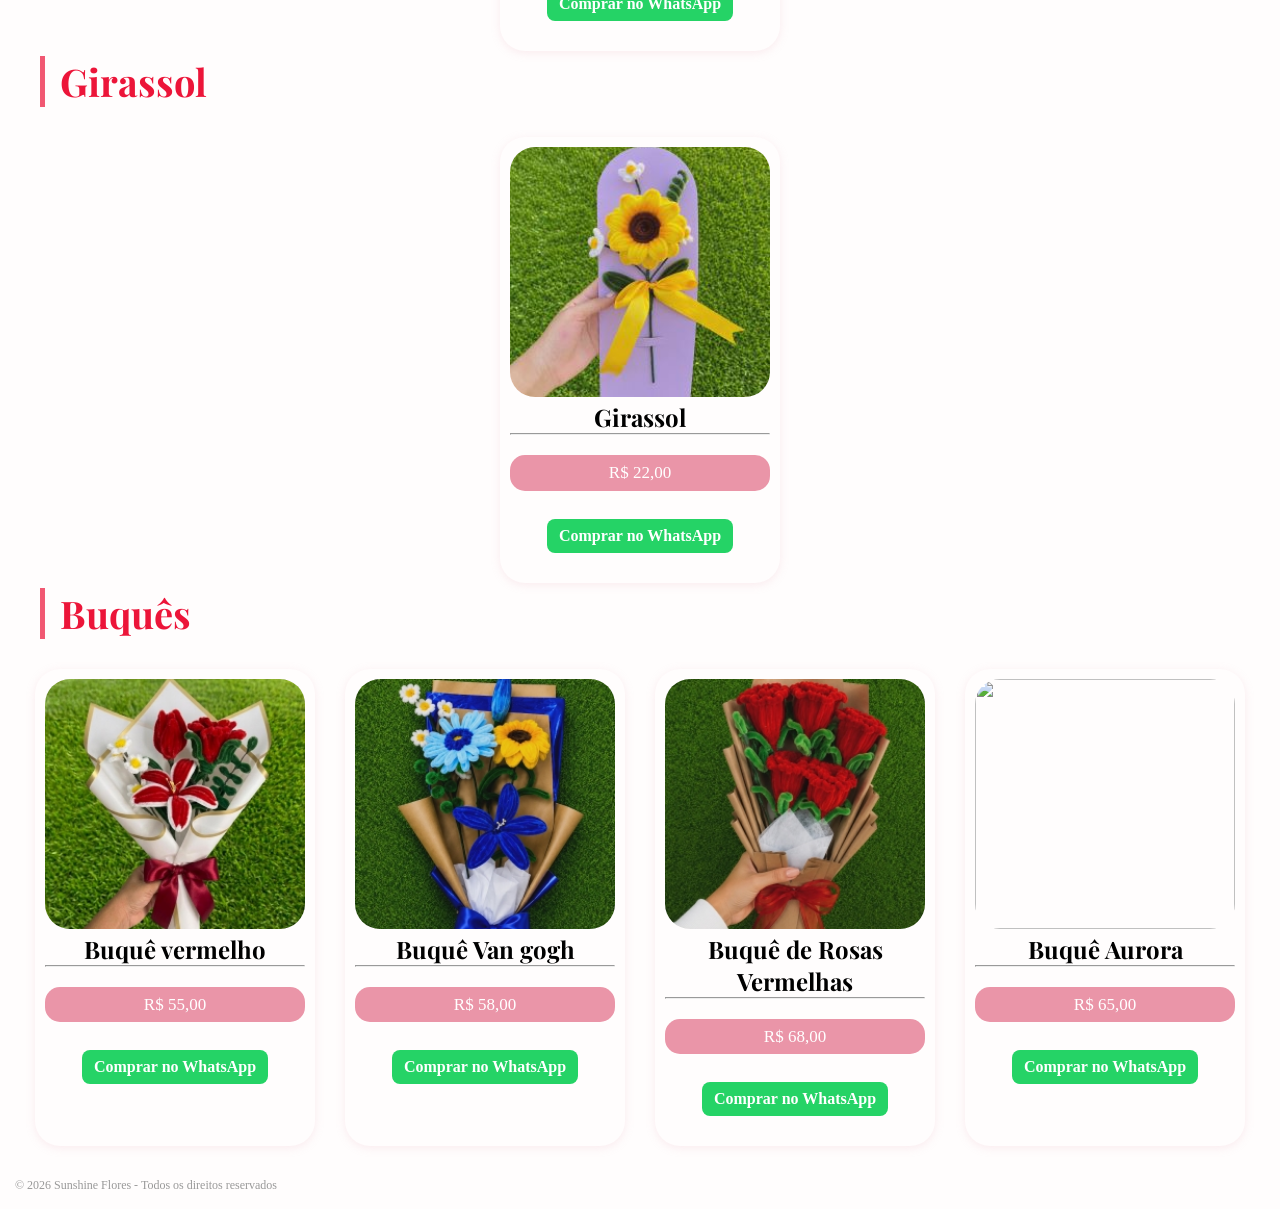
==== commit 4052a183: "Add files via upload" ====
--- a/index.html
+++ b/index.html
@@ -122,9 +122,9 @@
       
         <div class="produto">
         
-            <img src="img/LVSK1662.JPG" class="produto-img" onclick="abrirZoom(this)" >
+            <img src="img/lirio1.JPG" class="produto-img" onclick="abrirZoom(this)" >
             <h2><strong>Lírio Azul BB <hr></strong></h2>
-            <p>R$ 18,00 </p>
+            <p>R$ 20,00 </p>
             
             <a href="https://wa.me/5511986366881?text=oi,%20vi%20no%20site%20quero%20o%20Lírio%20Azul%20BB">
                 Comprar no WhatsApp
@@ -132,9 +132,9 @@
         </div>
         
         <div class="produto">
-            <img src="img/WXOC4991.JPG" class="produto-img" onclick="abrirZoom(this)" >
+            <img src="img/lirio2.JPG" class="produto-img" onclick="abrirZoom(this)" >
             <h2> <strong>Lírio Rosa BB<hr></strong></h2>
-            <p>R$ 18,00</p>
+            <p>R$ 20,00</p>
 
             <a href="https://wa.me/5511986366881?text=oi,%20vi%20no%20site%20quero%20o%20Lírio%20Rosa%20BB">
                 comprar no WhatsApp
@@ -142,9 +142,9 @@
         </div>
         
         <div class="produto">
-            <img src="img/JUEH5186.JPG" class="produto-img" onclick="abrirZoom(this)">
+            <img src="img/lirio3.JPG" class="produto-img" onclick="abrirZoom(this)">
             <h2><strong>Lírio vermelho<hr></strong>  </h2>
-            <p>R$ 18,00 </p>
+            <p>R$ 20,00 </p>
 
             <a href="https://wa.me/5511986366881?text=oi,%20vi%20no%20site%20quero%20o%20Lírio%20Vermelha">
                 Comprar no WhatsApp
@@ -159,9 +159,9 @@
         <div class="linha-produtos">
 
         <div class="produto">
-            <img src="img/SQGK1346.JPG" class="produto-img" onclick="abrirZoom(this)">
+            <img src="img/gerbera1.JPG" class="produto-img" onclick="abrirZoom(this)">
             <h2><strong>Gérbera Rosa BB<hr></strong>   </h2>
-            <p>R$ 18,00 </p>
+            <p>R$ 20,00 </p>
 
             <a href="https://wa.me/5511986366881?text=oi,%20vi%20no%20site%20quero%20a%20Gérbera%20Rosa%20BB">
                 Comprar no WhatsApp
@@ -169,9 +169,9 @@
         </div>
 
         <div class="produto">
-            <img src="img/UFFF9567.JPG" class="produto-img" onclick="abrirZoom(this)">
+            <img src="img/gerbera2.JPG" class="produto-img" onclick="abrirZoom(this)">
             <h2><strong>Gérbera Lilás<hr></strong> </h2>
-            <p>R$  18,00</p>
+            <p>R$  20,00</p>
 
             <a href="https://wa.me/5511986366881?text=oi,%20vi%20no%20site%20quero%20a%20Gérbera%20Lilàs">
                 Comprar no WhatsApp
@@ -188,7 +188,7 @@
             <div class="linha-produtos">
 
             <div class="produto">
-            <img src="img/DMQB6051.JPG" class="produto-img" onclick="abrirZoom(this)">
+            <img src="img/rosa.JPG" class="produto-img" onclick="abrirZoom(this)">
             <h2><strong>Rosa Vermelha<hr></strong> </h2>
             <p>R$  22,00</p>
 
@@ -204,7 +204,7 @@
                 <div class="linha-produtos">
 
               <div class="produto">
-            <img src="img/VPYU9518.JPG" class="produto-img" onclick="abrirZoom(this)">
+            <img src="img/girassol.JPG" class="produto-img" onclick="abrirZoom(this)">
             <h2><strong>Girassol<hr></strong> </h2>
             <p>R$  22,00</p>
 
@@ -220,9 +220,9 @@
 
                 <div class="linha-produtos">
              <div class="produto">
-             <img src="img/PPQQ7162.JPG" class="produto-img" onclick="abrirZoom(this)">
+             <img src="img/buque.JPG" class="produto-img" onclick="abrirZoom(this)">
             <h2><strong>Buquê vermelho<hr></strong> </h2>
-            <p>R$  50,00</p>
+            <p>R$  55,00</p>
 
             <a href="https://wa.me/5511986366881?text=oi,%20vi%20no%20site%20quero%20o%20Buquê%20Vermelho">
                 Comprar no WhatsApp
@@ -232,7 +232,7 @@
              <div class="produto">
              <img src="img/buque1.JPG" class="produto-img" onclick="abrirZoom(this)">
             <h2><strong>Buquê Van gogh<hr></strong> </h2>
-            <p>R$  55,00</p>
+            <p>R$  58,00</p>
 
             <a href="https://wa.me/5511986366881?text=oi,%20vi%20no%20site%20quero%20o%20Buquê%20Van%20gogh">
                 Comprar no WhatsApp
@@ -245,6 +245,16 @@
             <p>R$  68,00</p>
 
             <a href="https://wa.me/5511986366881?text=oi,%20vi%20no%20site%20quero%20o%20Buquê%20de%20Rosas%20Vermelhas">
+                Comprar no WhatsApp
+            </a>
+            </div>
+
+             <div class="produto">
+             <img src="img/buque4.JPG" class="produto-img" onclick="abrirZoom(this)">
+            <h2><strong>Buquê Aurora<hr></strong> </h2>
+            <p>R$  65,00</p>
+
+            <a href="https://wa.me/5511986366881?text=oi,%20vi%20no%20site%20quero%20o%20Buquê%20Aurora">
                 Comprar no WhatsApp
             </a>
             </div>
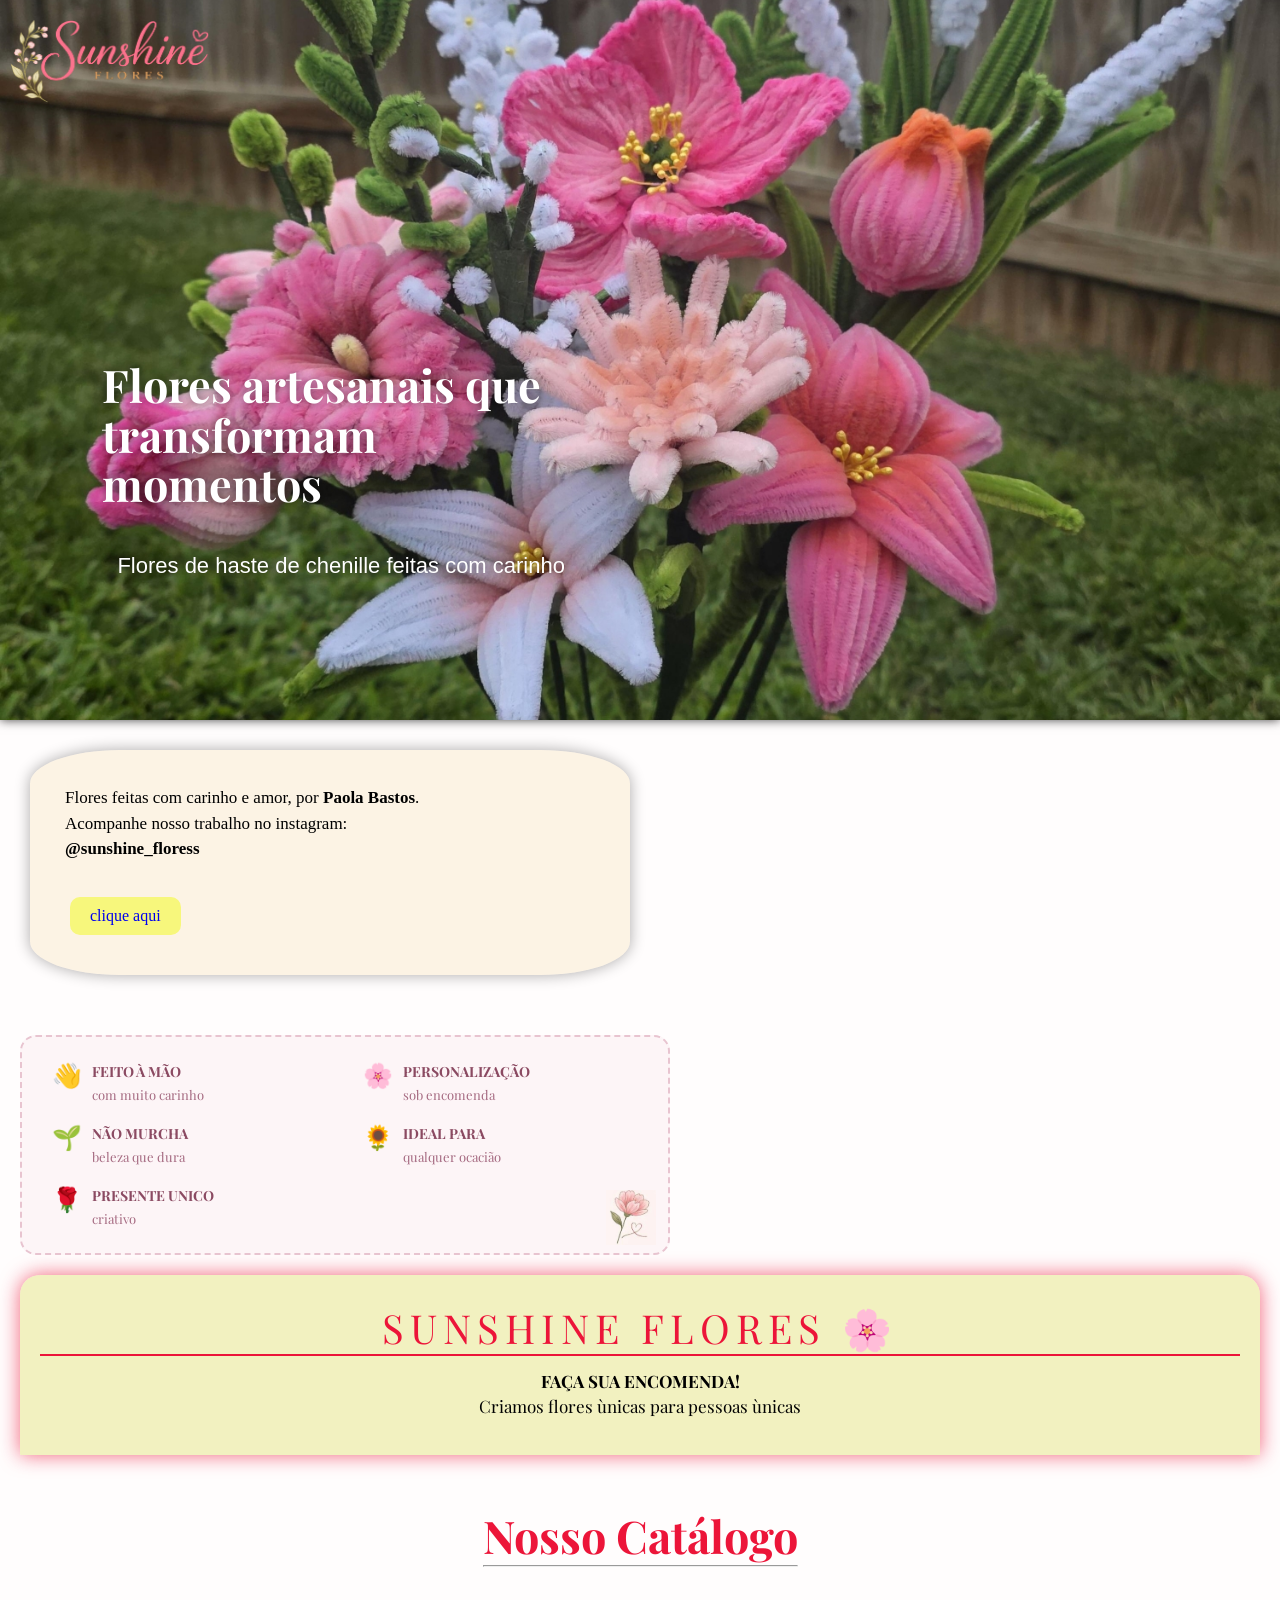
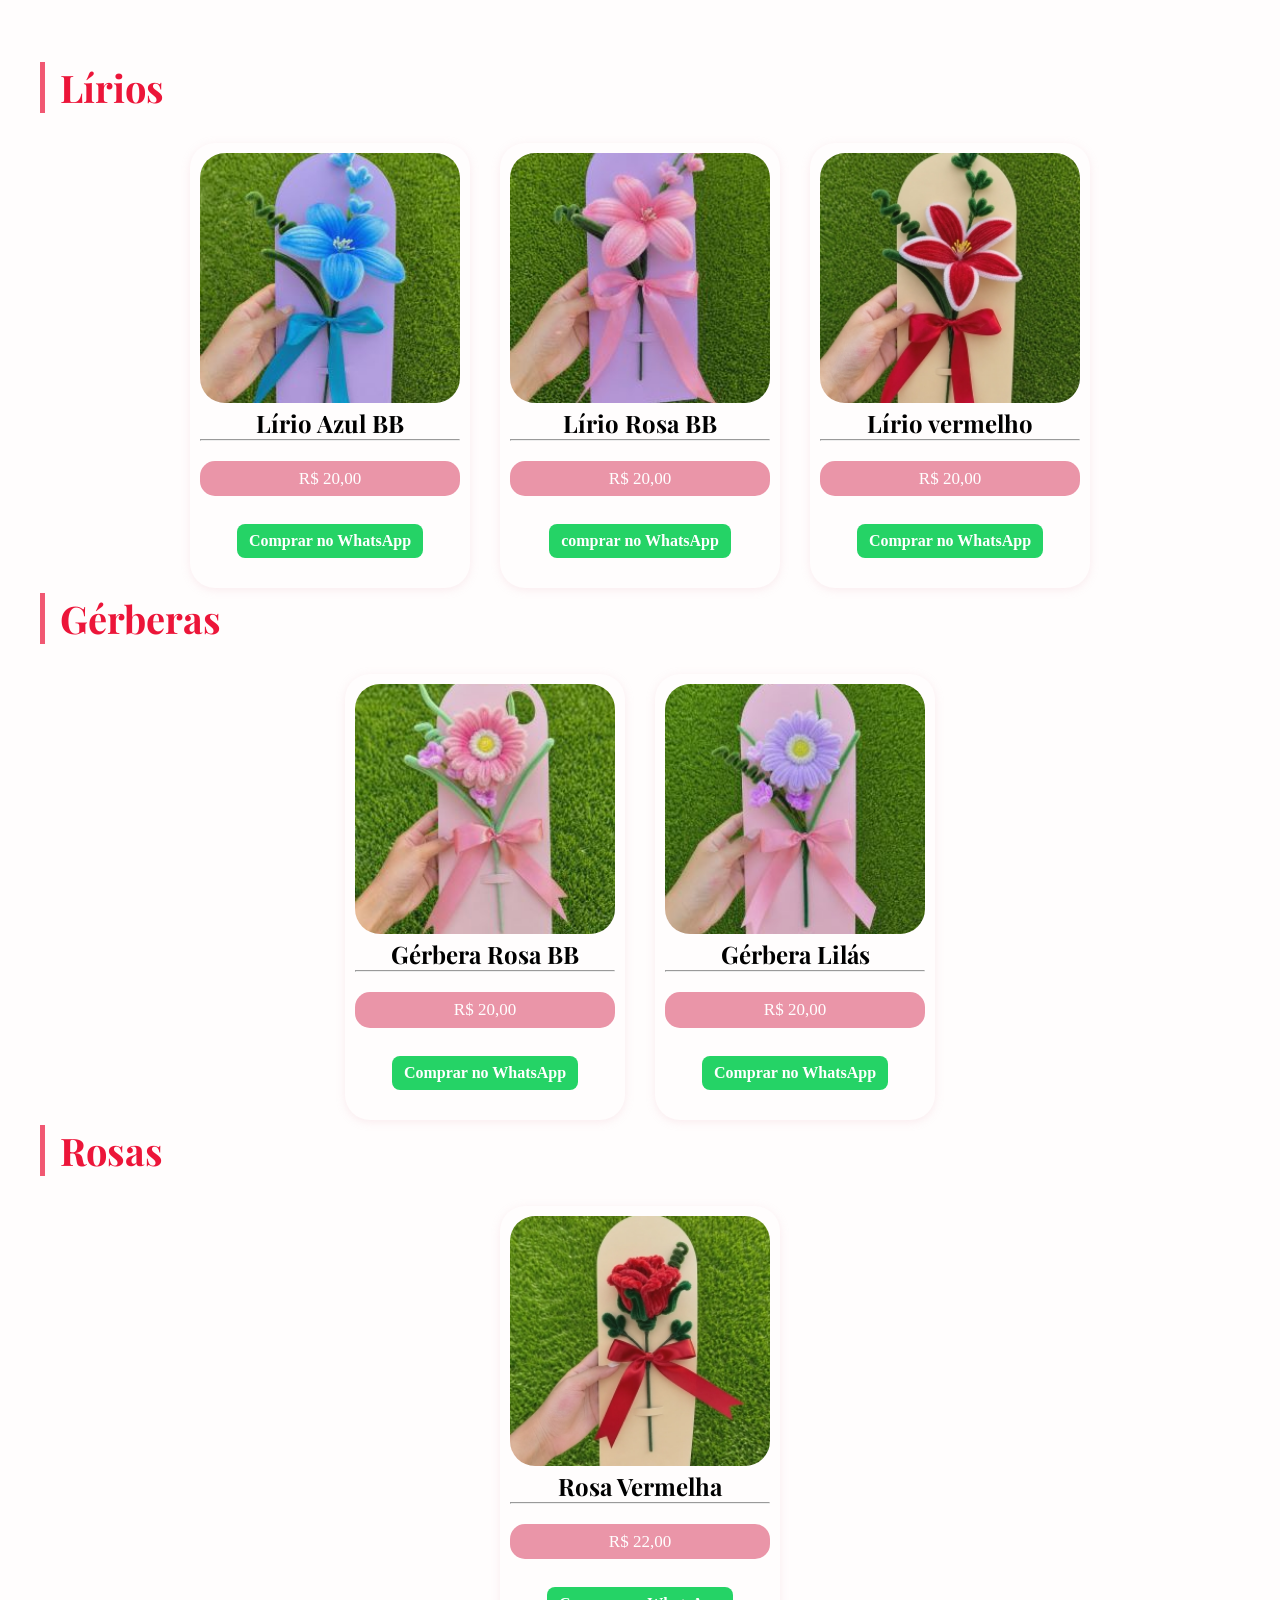
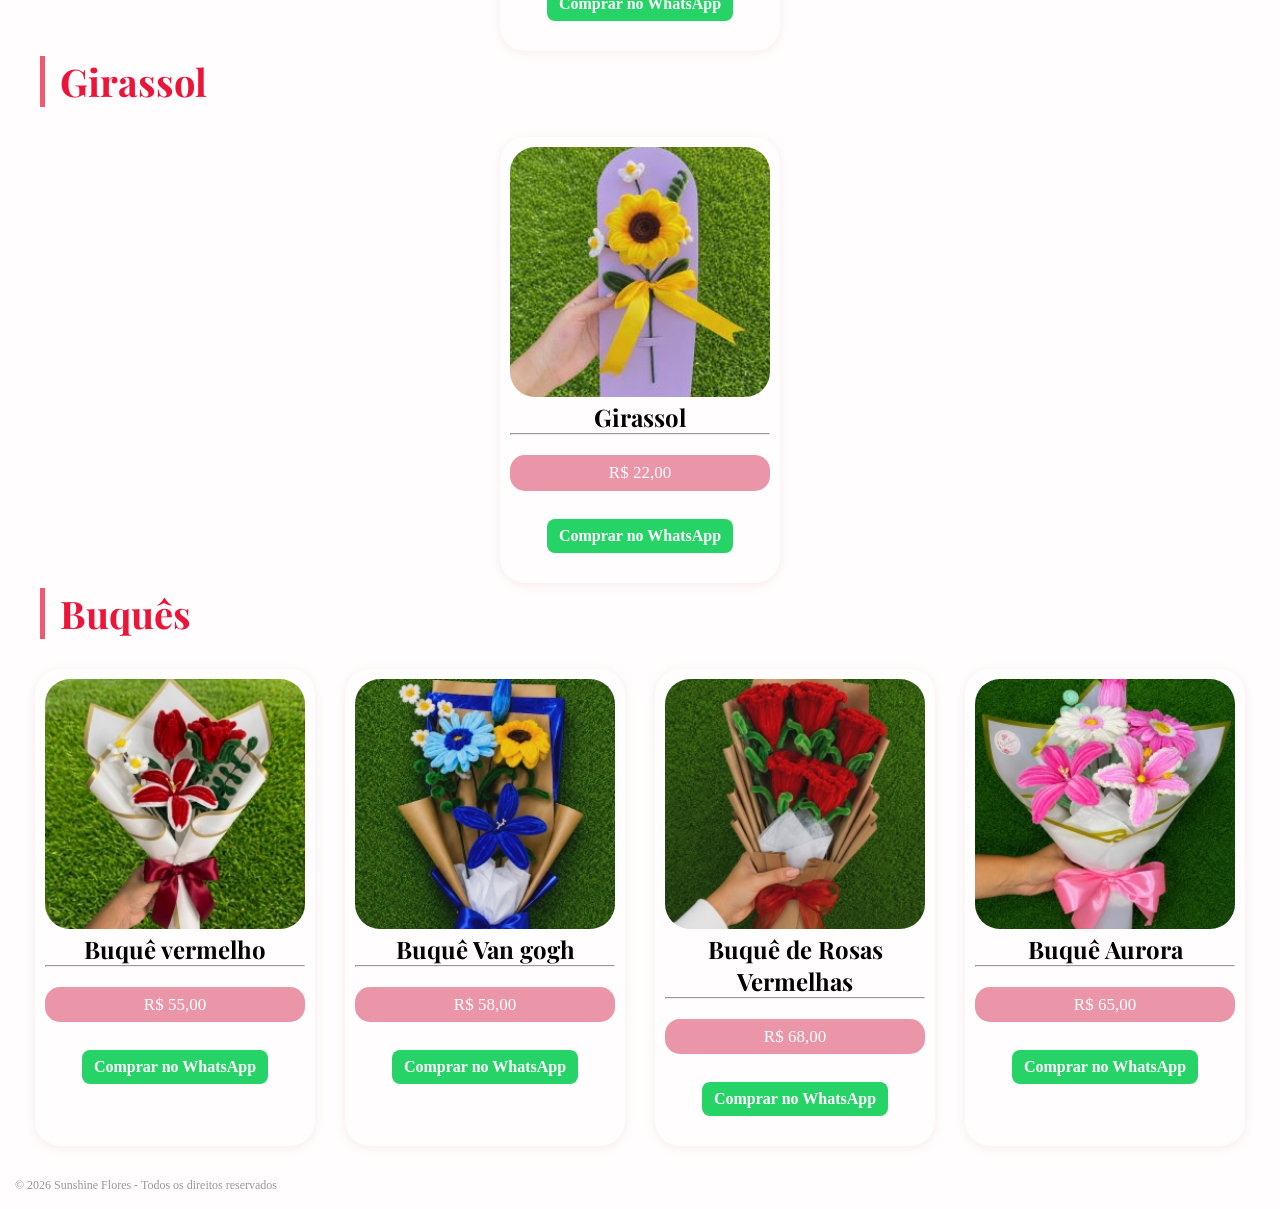
==== commit 55cf9bd0: "Fix HTML encoding issues in index.html" ====
--- a/index.html
+++ b/index.html
@@ -250,7 +250,7 @@
             </div>
 
              <div class="produto">
-             <img src="img/buque4.JPG" class="produto-img" onclick="abrirZoom(this)">
+             <img src="img/buque4.jpg" class="produto-img" onclick="abrirZoom(this)">
             <h2><strong>Buquê Aurora<hr></strong> </h2>
             <p>R$  65,00</p>
 
@@ -278,4 +278,4 @@
 
 
 </body>
-</html>+</html>
